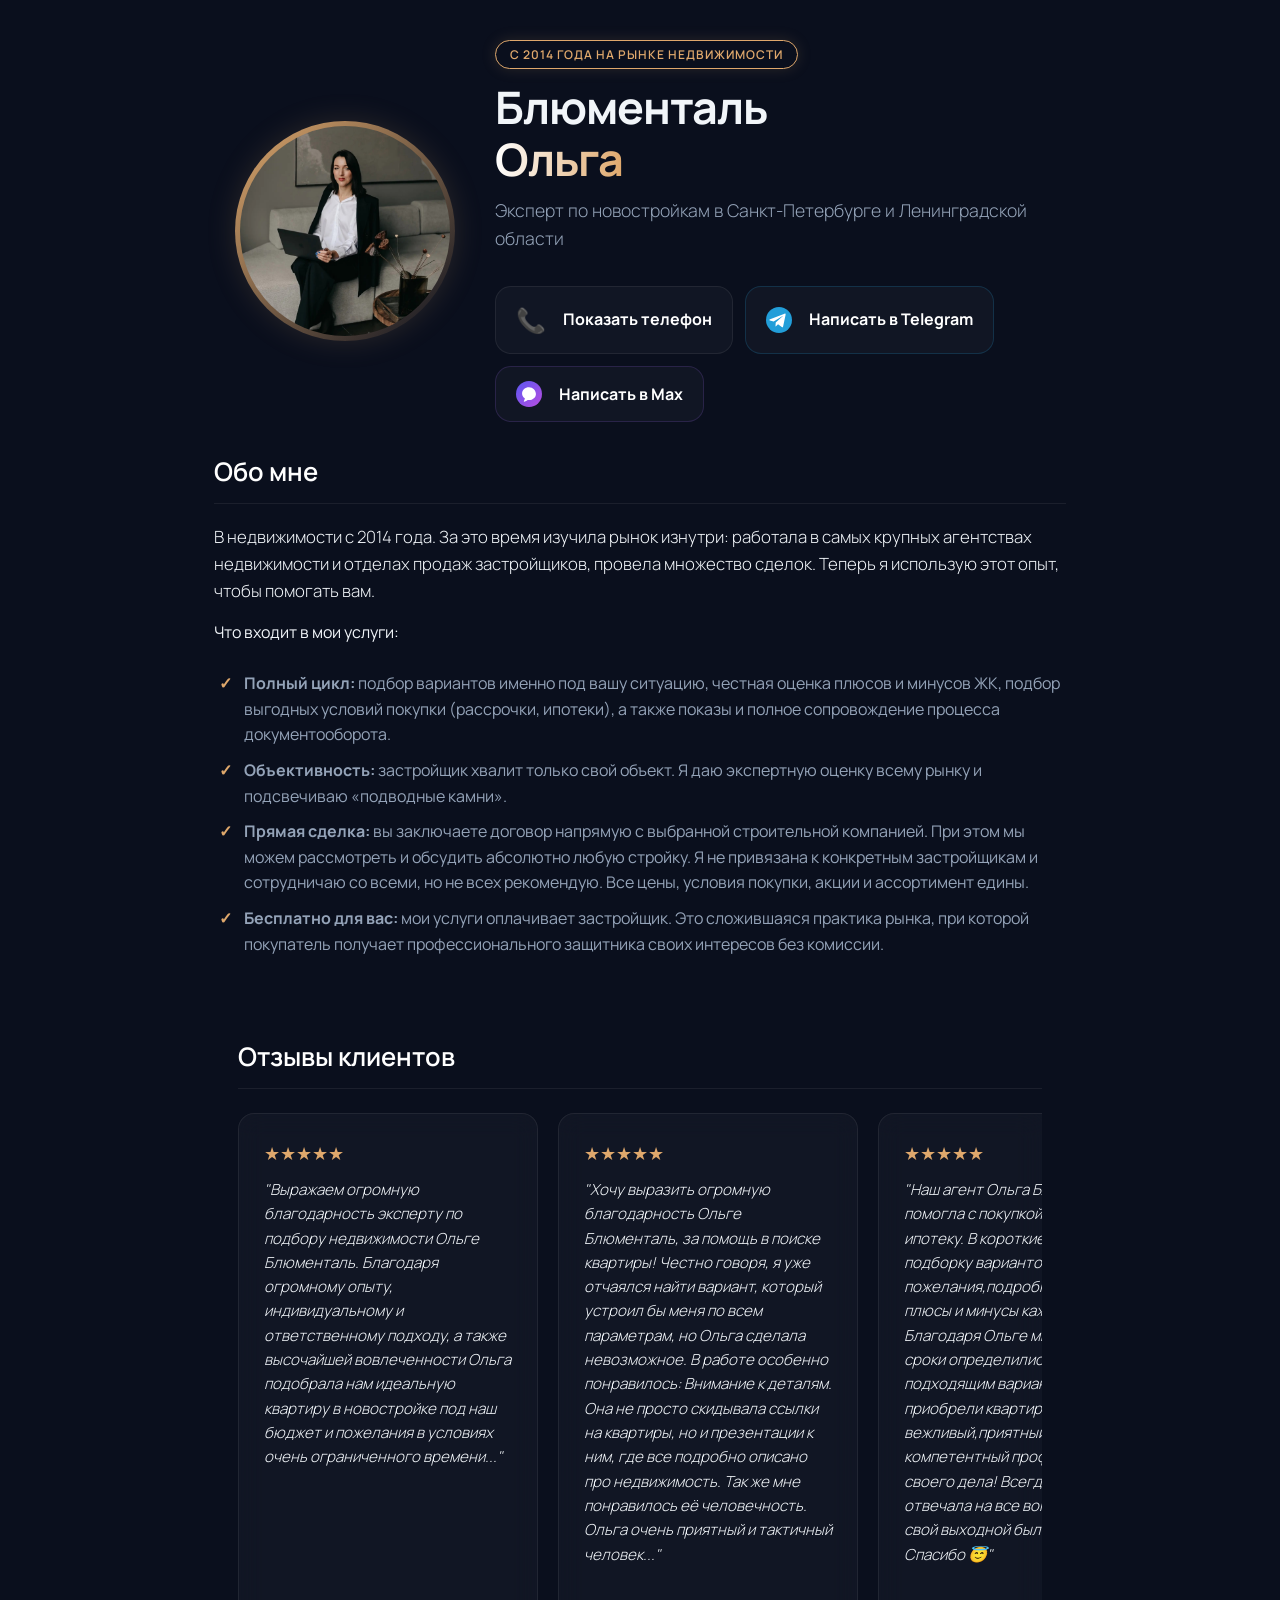
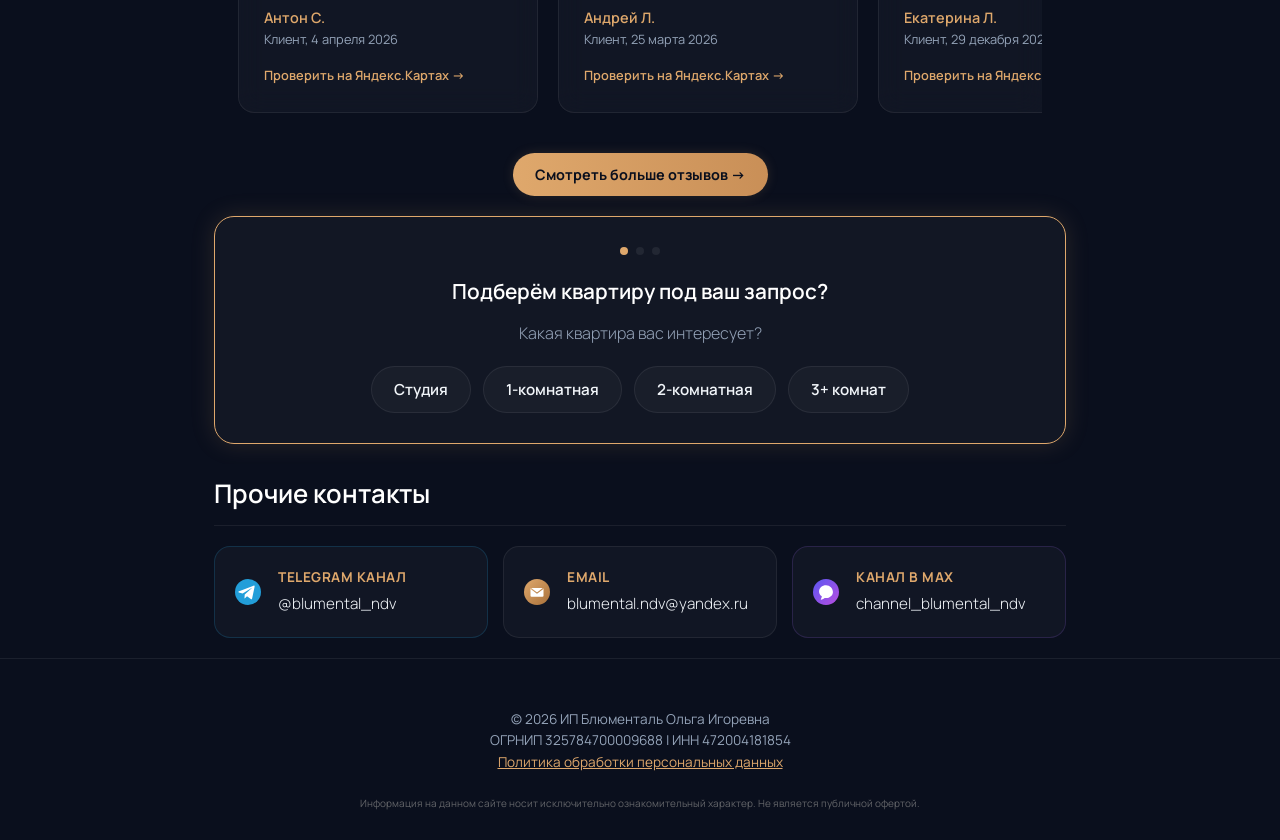
==== index.html @ b559b253 "фиксиы по ПД + кнопка отзывов + фиксы по Заголовкам на главной" ====
<!DOCTYPE html>
<html lang="ru">
<head>
    <meta charset="UTF-8">
    <meta name="viewport" content="width=device-width, initial-scale=1.0">
    <title>Блюменталь Ольга — эксперт по новостройкам в Санкт-Петербурге и Ленинградской области</title>

    <!-- Основное описание для поисковой выдачи -->
    <meta name="description" content="Ольга Блюменталь — эксперт по новостройкам в Санкт-Петербурге и Ленинградской области с 2014 года. Подбор квартир под ваш бюджет, честная оценка ЖК, сопровождение сделки. Услуги бесплатны для покупателя.">
    <link rel="canonical" href="https://blumental-ndv.ru/">

    <!-- Open Graph: превью при шаринге в Telegram, WhatsApp, VK и т.д. -->
    <meta property="og:type" content="profile">
    <meta property="og:locale" content="ru_RU">
    <meta property="og:site_name" content="Ольга Блюменталь — эксперт по новостройкам в С-Пб и ЛО">
    <meta property="og:title" content="Ольга Блюменталь — эксперт по новостройкам в С-Пб и ЛО">
    <meta property="og:description" content="На рынке недвижимости с 2014 года. Подбор квартир под ваш бюджет, честная оценка ЖК, полное сопровождение сделки. Бесплатно для покупателя.">
    <meta property="og:image" content="https://blumental-ndv.ru/photo.jpg">
    <meta property="og:url" content="https://blumental-ndv.ru/">

    <!-- Twitter Card (та же разметка используют некоторые мессенджеры для превью) -->
    <meta name="twitter:card" content="summary_large_image">
    <meta name="twitter:title" content="Блюменталь Ольга — эксперт по новостройкам в СПб и ЛО">
    <meta name="twitter:description" content="На рынке недвижимости с 2014 года. Подбор квартир под ваш бюджет, честная оценка ЖК, полное сопровождение сделки.">
    <meta name="twitter:image" content="https://blumental-ndv.ru/photo.jpg">

    <!-- Цвет адресной строки на мобильных устройствах -->
    <meta name="theme-color" content="#0a0f1d">

    <!-- Favicon -->
    <link rel="icon" href="favicon.ico" sizes="any">
    <link rel="icon" type="image/png" sizes="16x16" href="favicon-16.png">
    <link rel="icon" type="image/png" sizes="32x32" href="favicon-32.png">
    <link rel="apple-touch-icon" sizes="180x180" href="apple-touch-icon.png">

    <link rel="preconnect" href="https://fonts.googleapis.com">
    <link rel="preconnect" href="https://fonts.gstatic.com" crossorigin>
    <link href="https://fonts.googleapis.com/css2?family=Manrope:wght@300;400;600;700&display=swap" rel="stylesheet">
    <link rel="stylesheet" href="style.css">
</head>
<body>
  <header class="hero">
        <div class="container hero-layout">
            <div class="hero-avatar">
                <!-- Замените "photo.jpg" на имя вашего реального файла с фотографией -->
                <img src="photo.jpg" alt="Ольга Блюменталь">
            </div>
            <div class="hero-content">
                <span class="badge">С 2014 года на рынке недвижимости</span>
                <h1>Блюменталь<br><span class="accent-text">Ольга</span></h1>
                <p class="subtitle">Эксперт по новостройкам в Санкт-Петербурге и Ленинградской области</p>
                <br> 
                <div class="hero-actions">
                    <div id="phone-container" class="nav-item phone-block">
                        <span class="icon">📞</span>
                        <div class="nav-text">
                            <button type="button" id="phone-btn" class="phone-link action-text">Показать телефон</button>
                        </div>
                    </div>
                    <a href="https://t.me/olya_blume" target="_blank" class="nav-item telegram">
                        <span class="icon icon-svg">
                            <svg viewBox="0 0 240 240" width="26" height="26" aria-hidden="true">
                                <circle cx="120" cy="120" r="120" fill="#229ED9"/>
                                <path fill="#ffffff" d="M180.5 72.8 158 179.2c-1.7 7.6-6.2 9.5-12.5 5.9l-34.6-25.5-16.7 16.1c-1.8 1.8-3.4 3.4-6.9 3.4l2.5-35.2 64-57.8c2.8-2.5-.6-3.9-4.3-1.4l-79.1 49.8-34.1-10.7c-7.4-2.3-7.6-7.4 1.6-11l133.3-51.4c6.2-2.3 11.6 1.5 9.6 10.2Z"/>
                            </svg>
                        </span>
                        <div class="nav-text">
                            <span class="action-text">Написать в Telegram</span>
                        </div>
                    </a>
                    <a href="https://max.ru/u/f9LHodD0cOKD9Wfy5uiVw2rCFxE56XOKsM2zfkwny18IveR99Hzgg6xTbGc" target="_blank" class="nav-item max">
                        <span class="icon icon-svg">
                            <svg viewBox="0 0 240 240" width="26" height="26" aria-hidden="true">
                                <defs>
                                    <linearGradient id="maxGradHero" x1="0%" y1="0%" x2="100%" y2="100%">
                                        <stop offset="0%" stop-color="#5B57F2"/>
                                        <stop offset="100%" stop-color="#B84DE0"/>
                                    </linearGradient>
                                </defs>
                                <circle cx="120" cy="120" r="120" fill="url(#maxGradHero)"/>
                                <path fill="#ffffff" d="M120 58c-35.3 0-64 25.4-64 56.7 0 18.5 10 35 25.6 45.4-1 8.4-4 18-9.4 26.7-1.4 2.3.7 5.1 3.3 4.4 13.6-3.6 25-10 32.8-15.7 3.8.6 7.7.9 11.7.9 35.3 0 64-25.4 64-56.7S155.3 58 120 58Z"/>
                            </svg>
                        </span>
                        <div class="nav-text">
                            <span class="action-text">Написать в Max</span>
                        </div>
                    </a>
                </div>
            </div>
        </div>
    </header>

    <main class="container">
        <!-- ОБО МНЕ -->
        <section class="section-block">
            <h2 class="section-title">Обо мне</h2>
            <p class="about-desc">В недвижимости c 2014 года. За это время изучила рынок изнутри: работала в самых крупных агентствах недвижимости и отделах продаж застройщиков, провела множество сделок. Теперь я использую этот опыт, чтобы помогать вам.</p>
            <p>Что входит в мои услуги:</p>
            <ul class="features">
                <br>
                <li><b>Полный цикл:</b> подбор вариантов именно под вашу ситуацию, честная оценка плюсов и минусов ЖК, подбор выгодных условий покупки (рассрочки, ипотеки), а также показы и полное сопровождение процесса документооборота. </li>
                <li><b>Объективность:</b> застройщик хвалит только свой объект. Я даю экспертную оценку всему рынку и подсвечиваю «подводные камни».</li>
                <li><b>Прямая сделка:</b> вы заключаете договор напрямую с выбранной строительной компанией. При этом мы можем рассмотреть и обсудить абсолютно любую стройку. Я не привязана к конкретным застройщикам и сотрудничаю со всеми, но не всех рекомендую. Все цены, условия покупки, акции и ассортимент едины. </li>
                <li><b>Бесплатно для вас:</b> мои услуги оплачивает застройщик. Это сложившаяся практика рынка, при которой покупатель получает профессионального защитника своих интересов без комиссии.</li>
            </ul>
        </section>


<!-- Блок «Отзывы обо мне» -->
<section class="reviews-section">
    <div class="reviews-container">
        <h2 class="reviews-title">Отзывы клиентов</h2>
        <div class="reviews-grid">
            <!-- Карточка отзыва 1 -->
            <div class="review-card">
                <div>
                    <div class="review-stars">★★★★★</div>
                    <p class="review-text">
                        "Выражаем огромную благодарность эксперту по подбору недвижимости Ольге Блюменталь. Благодаря огромному опыту, индивидуальному и ответственному подходу, а также высочайшей вовлеченности Ольга подобрала нам идеальную квартиру в новостройке под наш бюджет и пожелания в условиях очень ограниченного времени..."
                    </p>
                </div>
                <div>
                    <strong class="review-author">Антон С.</strong>
                    <span class="review-meta">Клиент, 4 апреля 2026</span>
                    <!-- Ссылка на конкретный отзыв на Яндексе -->
                    <a href="https://yandex.ru/maps/org/185951919975/reviews?reviews%5BpublicId%5D=c7w48643m1j4ckem3wgyepvrx8&si=tt4cgvg39b35g7ta2tn9kzabz8&utm_source=review" target="_blank" class="review-link">
                        Проверить на Яндекс.Картах →
                    </a>
                </div>
            </div>

            <!-- Карточка отзыва 2 -->
            <div class="review-card">
                <div>
                    <div class="review-stars">★★★★★</div>
                    <p class="review-text">
                        "Хочу выразить огромную благодарность Ольге Блюменталь, за помощь в поиске квартиры! Честно говоря, я уже отчаялся найти вариант, который устроил бы меня по всем параметрам, но Ольга сделала невозможное.
                        В работе особенно понравилось: Внимание к деталям. Она не просто скидывала ссылки на квартиры, но и презентации к ним, где все подробно описано про недвижимость. Так же мне понравилось её человечность. Ольга очень приятный и тактичный человек..."
                    </p>
                </div>
                <div>
                    <strong class="review-author">Андрей Л.</strong>
                    <span class="review-meta">Клиент, 25 марта 2026</span>
                    <!-- Ссылка на конкретный отзыв на Яндексе -->
                    <a href="https://yandex.ru/maps/org/185951919975/reviews?reviews%5BpublicId%5D=kzdqww0cff309x42e602jb1w0g&si=tt4cgvg39b35g7ta2tn9kzabz8&utm_source=review" target="_blank" class="review-link">
                        Проверить на Яндекс.Картах →
                    </a>
                </div>
            </div>

            <!-- Карточка отзыва 3 -->
                        <div class="review-card">
                            <div>
                                <div class="review-stars">★★★★★</div>
                                <p class="review-text">
                                    "Наш агент Ольга Блюменталь помогла с покупкой квартиры в ипотеку. В короткие сроки сделала подборку вариантов,учла все пожелания,подробно обьяснила плюсы и минусы каждого объекта. Благодаря Ольге мы в короткие сроки определились с подходящим вариантом и приобрели квартиру.
                                    Ольга вежливый,приятный человек, компетентный профессионал своего дела! Всегда оперативно отвечала на все вопросы,даже в свой выходной была на связи!
                                    Спасибо 😇"
                                </p>
                            </div>
                            <div>
                                <strong class="review-author">Екатерина Л.</strong>
                                <span class="review-meta">Клиент, 29 декабря 2025</span>
                                <!-- Ссылка на конкретный отзыв на Яндексе -->
                                <a href="https://yandex.ru/maps/org/185951919975/reviews?reviews%5BpublicId%5D=t201tgg80dvfdcnaubc73nrrww&si=tt4cgvg39b35g7ta2tn9kzabz8&utm_source=review" target="_blank" class="review-link">
                                    Проверить на Яндекс.Картах →
                                </a>
                            </div>
                        </div>
            <!-- Карточка отзыва 4 -->
                        <div class="review-card">
                            <div>
                                <div class="review-stars">★★★★★</div>
                                <p class="review-text">
                                    "Хочу выразить огромную благодарность Ольге Блюменталь за её профессионализм и внимательное отношение к клиентам!!
                                    До знакомства с Ольгой я думала, что имея мало денег и много запросов вряд ли можно купить хоть что-то достойное..Но с самого первого обращения к Ольге я была приятно удивлена её компетентностью и умением найти наилучшее решение для моих потребностей, и поняла что с Олей возможно всё!! 😇...
                                </p>
                            </div>
                            <div>
                                <strong class="review-author">Елена Д.</strong>
                                <span class="review-meta">Клиент, 3 марта 2026</span>
                                <!-- Ссылка на конкретный отзыв на Яндексе -->
                                <a href="https://yandex.ru/maps/org/185951919975/reviews?reviews%5BpublicId%5D=pe86u49fjey25ybyg9x8g36ut0&si=tt4cgvg39b35g7ta2tn9kzabz8&utm_source=review" target="_blank" class="review-link">
                                    Проверить на Яндекс.Картах →
                                </a>
                            </div>
                        </div>

                        <!-- Карточка отзыва 5 -->
                        <div class="review-card">
                            <div>
                                <div class="review-stars">★★★★★</div>
                                <p class="review-text">
                                    "Хочу выразить огромную благодарность Ольге Блюменталь за её стахановский труд!.. Для понимания мы проживаем в другом городе и до момента подписания сделки всё происходило онлайн + сделка была не совсем простая (переуступка с несколькими подводными камнями). Ольга Блюменталь — запомните эту фамилию — всегда на связи, всегда выслушает и не перечит! Не знает ответа? Вернется через час с максимально полной информацией!.. Спасибо вам солнечный человек за ваш труд!"
                                </p>
                            </div>
                            <div>
                                <strong class="review-author">Роман Т.</strong>
                                <span class="review-meta">Клиент, 8 июля 2025</span>
                                <a href="https://yandex.ru/maps/org/185951919975/reviews?reviews%5BpublicId%5D=3pcxceefmwwk5qxntthwy167br&si=tt4cgvg39b35g7ta2tn9kzabz8&utm_source=review" target="_blank" class="review-link">
                                    Проверить на Яндекс.Картах →
                                </a>
                            </div>
                        </div>

                        <!-- Карточка отзыва 6 -->
                        <div class="review-card">
                            <div>
                                <div class="review-stars">★★★★★</div>
                                <p class="review-text">
                                    "Спустя 10 минут нашего обращения, я для себя приняла решение работать именно с ней. И ни на секунду не пожалела. Ольга проявила высокий уровень компетенции и поддержки на протяжении всей нашей сделки. Очень внимательная, коммуникабельная и ответственная брокер... Что для меня было ценно в нашей работе, это то, что Ольга не пыталась нам «подсовывать» неудачные квартиры, как до этого делали другие брокеры."
                                </p>
                            </div>
                            <div>
                                <strong class="review-author">Natalia P.</strong>
                                <span class="review-meta">Клиент, 12 сентября 2025</span>
                                <a href="https://yandex.ru/maps/org/185951919975/reviews?reviews%5BpublicId%5D=nn473vxw3wbjbgm15k3muxz69c&si=tt4cgvg39b35g7ta2tn9kzabz8&utm_source=review" target="_blank" class="review-link">
                                    Проверить на Яндекс.Картах →
                                </a>
                            </div>
                        </div>

                        <!-- Карточка отзыва 7 -->
                        <div class="review-card">
                            <div>
                                <div class="review-stars">★★★★★</div>
                                <p class="review-text">
                                    "Сегодня 06.06.2025 у меня успешно прошла сделка по оформлению ипотеки на покупку моей первой квартиры! От всей души благодарю за помощь и поддержку Блюменталь Ольгу!) Очень приятная в общении девушка и отличный специалист своего дела... Задача была не лёгкая, но Ольга справилась отлично, и мы нашли мой вариант довольно быстро... "за ручку довели до сделки"."
                                </p>
                            </div>
                            <div>
                                <strong class="review-author">Индира Ш.</strong>
                                <span class="review-meta">Клиент, 6 июня 2025</span>
                                <a href="https://yandex.ru/maps/org/185951919975/reviews?reviews%5BpublicId%5D=b0v8ddvr1mt0qvtuvy6961zhg0&si=tt4cgvg39b35g7ta2tn9kzabz8&utm_source=review" target="_blank" class="review-link">
                                    Проверить на Яндекс.Картах →
                                </a>
                            </div>
                        </div>

                        <!-- Карточка отзыва 8 -->
                        <div class="review-card">
                            <div>
                                <div class="review-stars">★★★★★</div>
                                <p class="review-text">
                                    "Большое спасибо ведущему менеджеру Ольге Блюменталь за профессиональное сопровождение сделки по покупке первичного жилья. С самого начала Ольга произвела очень профессиональное впечатление. Она тщательно проработала наши критерии и подготовила варианты с детальным разбором плюсов, минусов и недостатков... Благодаря её участию сделка прошла легко, без неожиданностей. Рекомендуем Ольгу как надёжного и знающего специалиста по недвижимости."
                                </p>
                            </div>
                            <div>
                                <strong class="review-author">Александра</strong>
                                <span class="review-meta">Клиент, 11 апреля 2026</span>
                                <a href="https://yandex.ru/maps/org/185951919975/reviews?reviews%5BpublicId%5D=2yrn2q6xh018mu40pwryf5bnpc&si=tt4cgvg39b35g7ta2tn9kzabz8&utm_source=review" target="_blank" class="review-link">
                                    Проверить на Яндекс.Картах →
                                </a>
                            </div>
                        </div>

                        <!-- Карточка отзыва 9 -->
                        <div class="review-card">
                            <div>
                                <div class="review-stars">★★★★★</div>
                                <p class="review-text">
                                    "Хочу выразить большую благодарность менеджеру Ольге Блюменталь. Ольга подобрала несколько вариантов квартир по нашему запросу, подробно рассказала о плюсах и минусах и тем самым помогла определиться с выбором! Благодаря оперативной работе Ольги удалось оформить семейную ипотеку с пониженной ставкой. Спасибо!"
                                </p>
                            </div>
                            <div>
                                <strong class="review-author">Виктория К.</strong>
                                <span class="review-meta">Клиент, 1 ноября 2024</span>
                                <a href="https://yandex.ru/maps/org/185951919975/reviews?reviews%5BpublicId%5D=m7nnnbmw4zj6qtkdp08ck7eeur&si=tt4cgvg39b35g7ta2tn9kzabz8&utm_source=review" target="_blank" class="review-link">
                                    Проверить на Яндекс.Картах →
                                </a>
                            </div>
                        </div>

                        <!-- Карточка отзыва 10 -->
                        <div class="review-card">
                            <div>
                                <div class="review-stars">★★★★★</div>
                                <p class="review-text">
                                    "Благодарим за быстрый и профессиональный подбор студии в Питере Ольгу Блюменталь! Мы покупатели из региона и приобретали недвижимость для инвестиций. Ольга подробно рассказала про каждый район, застройщиков и помогла определиться с выбором. Сделку провели удаленно, агент была на связи 24/7. Спасибо за чуткий подход и своевременные ответы на все наши вопросы! Желаем ей много благодарных клиентов!"
                                </p>
                            </div>
                            <div>
                                <strong class="review-author">Джулия Р.</strong>
                                <span class="review-meta">Клиент, 12 января 2026</span>
                                <a href="https://yandex.ru/maps/org/185951919975/reviews?reviews%5BpublicId%5D=cxpe842y1ebhj2uk262633g9h4&si=tt4cgvg39b35g7ta2tn9kzabz8&utm_source=review" target="_blank" class="review-link">
                                    Проверить на Яндекс.Картах →
                                </a>
                            </div>
                        </div>

                        <!-- Карточка отзыва 12 -->
                        <div class="review-card">
                            <div>
                                <div class="review-stars">★★★★★</div>
                                <p class="review-text">
                                    "Спасибо Ольге Блюменталь за качественную работу и индивидуальный подход! Будучи полным нулем в сфере недвижимости, с Ольгой я чувствовала себя супер спокойно и уверенно. Рекомендую это агентство, так как здесь все невозможное - возможно, а агенты стараются найти решение из самых неожиданных ситуаций."
                                </p>
                            </div>
                            <div>
                                <strong class="review-author">Ирина Р.</strong>
                                <span class="review-meta">Клиент, 26 декабря 2024</span>
                                <a href="https://yandex.ru/maps/org/185951919975/reviews?reviews%5BpublicId%5D=xu3yjb94rf7gq9hc2qtmacuk5m&si=tt4cgvg39b35g7ta2tn9kzabz8&utm_source=review" target="_blank" class="review-link">
                                    Проверить на Яндекс.Картах →
                                </a>
                            </div>
                        </div>
                    </div>
                   
                    <p class="reviews-more"><a href="reviews.html" class="reviews-cta-btn">Смотреть больше отзывов →</a></p>
                </div>
        </section>
    
        <!-- КЕЙСЫ КЛИЕНТОВ (временно скрыто — раздел ещё в работе, чтобы вернуть, раскомментируйте блок ниже)
        <section class="section-block">
            <h2 class="section-title">Кейсы клиентов</h2>
            <p class="about-desc">Реальные примеры того, какие квартиры удалось подобрать клиентам: планировки, стоимость и условия ипотеки.</p>
            <p><a href="cases.html" class="review-link">Смотреть кейсы →</a></p>
        </section>
        -->

        <!-- КВИЗ ПОДБОРА КВАРТИРЫ -->
        <section class="section-block">
            <div class="quiz-card" id="quiz-card">

                <!-- Прогресс -->
                <div class="quiz-progress">
                    <span class="quiz-dot active" data-dot="1"></span>
                    <span class="quiz-dot" data-dot="2"></span>
                    <span class="quiz-dot" data-dot="3"></span>
                </div>

                <!-- Шаг 1 -->
                <div class="quiz-step active" data-step="1">
                    <h3 class="quiz-question">Подберём квартиру под ваш запрос?</h3>
                    <p class="quiz-subtitle">Какая квартира вас интересует?</p>
                    <div class="quiz-options">
                        <button type="button" class="quiz-option" data-field="rooms" data-value="Студия">Студия</button>
                        <button type="button" class="quiz-option" data-field="rooms" data-value="1-комнатная">1-комнатная</button>
                        <button type="button" class="quiz-option" data-field="rooms" data-value="2-комнатная">2-комнатная</button>
                        <button type="button" class="quiz-option" data-field="rooms" data-value="3+ комнат">3+ комнат</button>
                    </div>
                </div>

                <!-- Шаг 2 -->
                <div class="quiz-step" data-step="2">
                    <p class="quiz-subtitle">Какой бюджет рассматриваете?</p>
                    <div class="quiz-options">
                        <button type="button" class="quiz-option" data-field="budget" data-value="до 6 млн ₽">До 6 млн ₽</button>
                        <button type="button" class="quiz-option" data-field="budget" data-value="6–10 млн ₽">6–10 млн ₽</button>
                        <button type="button" class="quiz-option" data-field="budget" data-value="10–15 млн ₽">10–15 млн ₽</button>
                        <button type="button" class="quiz-option" data-field="budget" data-value="15+ млн ₽">15+ млн ₽</button>
                    </div>
                    <button type="button" class="quiz-back" data-back="1">← Назад</button>
                </div>

                <!-- Шаг 3 — контакты -->
                <div class="quiz-step" data-step="3">
                    <p class="quiz-subtitle">Куда прислать подборку? Оставьте контакт — я свяжусь в течение дня</p>

                    <div class="quiz-channel-select">
                        <button type="button" class="quiz-channel-option selected" data-channel="telegram">
                            <span class="icon icon-svg">
                                <svg viewBox="0 0 240 240" width="20" height="20" aria-hidden="true">
                                    <circle cx="120" cy="120" r="120" fill="#229ED9"/>
                                    <path fill="#ffffff" d="M180.5 72.8 158 179.2c-1.7 7.6-6.2 9.5-12.5 5.9l-34.6-25.5-16.7 16.1c-1.8 1.8-3.4 3.4-6.9 3.4l2.5-35.2 64-57.8c2.8-2.5-.6-3.9-4.3-1.4l-79.1 49.8-34.1-10.7c-7.4-2.3-7.6-7.4 1.6-11l133.3-51.4c6.2-2.3 11.6 1.5 9.6 10.2Z"/>
                                </svg>
                            </span>
                            Telegram
                        </button>
                        <button type="button" class="quiz-channel-option" data-channel="max">
                            <span class="icon icon-svg">
                                <svg viewBox="0 0 240 240" width="20" height="20" aria-hidden="true">
                                    <defs>
                                        <linearGradient id="maxGradQuiz" x1="0%" y1="0%" x2="100%" y2="100%">
                                            <stop offset="0%" stop-color="#5B57F2"/>
                                            <stop offset="100%" stop-color="#B84DE0"/>
                                        </linearGradient>
                                    </defs>
                                    <circle cx="120" cy="120" r="120" fill="url(#maxGradQuiz)"/>
                                    <path fill="#ffffff" d="M120 58c-35.3 0-64 25.4-64 56.7 0 18.5 10 35 25.6 45.4-1 8.4-4 18-9.4 26.7-1.4 2.3.7 5.1 3.3 4.4 13.6-3.6 25-10 32.8-15.7 3.8.6 7.7.9 11.7.9 35.3 0 64-25.4 64-56.7S155.3 58 120 58Z"/>
                                </svg>
                            </span>
                            Max
                        </button>
                    </div>

                    <form class="quiz-form" id="quiz-form">
                        <input type="text" id="quiz-name" class="quiz-input" placeholder="Ваше имя" autocomplete="name">
                        <input type="tel" id="quiz-phone" class="quiz-input" placeholder="Телефон" autocomplete="tel">
                        <button type="submit" class="quiz-submit">Получить подборку →</button>
                    </form>
                    <p class="quiz-fineprint" id="quiz-fineprint">Нажимая кнопку, вы даёте <a href="privacy.html" target="_blank">согласие на обработку персональных данных</a>. Сообщение откроется в Telegram — ничего никуда автоматически не отправляется без вашего подтверждения.</p>
                    <button type="button" class="quiz-back" data-back="2">← Назад</button>
                </div>

            </div>
        </section>

        <!-- КОНТАКТЫ -->
        <section class="section-block">
            <h2 class="section-title">Прочие контакты</h2>
            <div class="contacts-nav">
              
                <a href="https://t.me/blumental_ndv" target="_blank" class="nav-item telegram">
                    <span class="icon icon-svg">
                        <svg viewBox="0 0 240 240" width="26" height="26" aria-hidden="true">
                            <circle cx="120" cy="120" r="120" fill="#229ED9"/>
                            <path fill="#ffffff" d="M180.5 72.8 158 179.2c-1.7 7.6-6.2 9.5-12.5 5.9l-34.6-25.5-16.7 16.1c-1.8 1.8-3.4 3.4-6.9 3.4l2.5-35.2 64-57.8c2.8-2.5-.6-3.9-4.3-1.4l-79.1 49.8-34.1-10.7c-7.4-2.3-7.6-7.4 1.6-11l133.3-51.4c6.2-2.3 11.6 1.5 9.6 10.2Z"/>
                        </svg>
                    </span>
                    <div class="nav-text">
                        <strong>Telegram канал</strong>
                        <span>@blumental_ndv</span>
                    </div>
                </a>
               
                <a href="mailto:blumental.ndv@yandex.ru" class="nav-item">
                    <span class="icon icon-svg">
                        <svg viewBox="0 0 240 240" width="26" height="26" aria-hidden="true">
                            <defs>
                                <linearGradient id="mailGrad" x1="0%" y1="0%" x2="100%" y2="100%">
                                    <stop offset="0%" stop-color="#dfa86c"/>
                                    <stop offset="100%" stop-color="#a9713a"/>
                                </linearGradient>
                            </defs>
                            <circle cx="120" cy="120" r="120" fill="url(#mailGrad)"/>
                            <rect x="60" y="82" width="120" height="82" rx="10" fill="#ffffff"/>
                            <path d="M64 88 120 130 176 88" fill="none" stroke="url(#mailGrad)" stroke-width="10" stroke-linecap="round" stroke-linejoin="round"/>
                        </svg>
                    </span>
                    <div class="nav-text">
                        <strong>Email</strong>
                        <span>blumental.ndv@yandex.ru</span>
                    </div>
                </a>

                    <a href="https://max.ru/channel_blumental_ndv" target="_blank" class="nav-item max">
                    <span class="icon icon-svg">
                        <svg viewBox="0 0 240 240" width="26" height="26" aria-hidden="true">
                            <defs>
                                <linearGradient id="maxGrad" x1="0%" y1="0%" x2="100%" y2="100%">
                                    <stop offset="0%" stop-color="#5B57F2"/>
                                    <stop offset="100%" stop-color="#B84DE0"/>
                                </linearGradient>
                            </defs>
                            <circle cx="120" cy="120" r="120" fill="url(#maxGrad)"/>
                            <path fill="#ffffff" d="M120 58c-35.3 0-64 25.4-64 56.7 0 18.5 10 35 25.6 45.4-1 8.4-4 18-9.4 26.7-1.4 2.3.7 5.1 3.3 4.4 13.6-3.6 25-10 32.8-15.7 3.8.6 7.7.9 11.7.9 35.3 0 64-25.4 64-56.7S155.3 58 120 58Z"/>
                        </svg>
                    </span>
                    <div class="nav-text">
                        <strong>Канал в MAX</strong>
                        <span>channel_blumental_ndv</span>
                    </div>
                </a>
            </div>
        </section>

        <!-- ФОРМА ОБРАТНОЙ СВЯЗИ (ЯНДЕКС.ФОРМЫ)  
        <section class="section-block">
            <h2 class="section-title">Оставить заявку</h2>
            <div class="yandex-form-container">
                <iframe src="https://forms.yandex.ru/u/6a12b42850569021716bc628?iframe=1" name="ya-form-6a12b42850569021716bc628" style="width: 100%; border: none;"></iframe>
            </div>
        </section> -->

    </main>

    <footer>
        <p>&copy; 2026 ИП Блюменталь Ольга Игоревна</p>
        <p>ОГРНИП 325784700009688 | ИНН 472004181854</p>
        <p><a href="policy.html" class="footer-legal-link">Политика обработки персональных данных</a></p>
        <br>
        <p class="footer-disclaimer">Информация на данном сайте носит исключительно ознакомительный характер. Не является публичной офертой.</p>
    </footer>

<script src="phone.js"></script>
<script src="quiz.js"></script>

</body>
</html>
---- style.css ----
/* ==========================================================================
   ОСНОВНЫЕ ПЕРЕМЕННЫЕ И ШРИФТЫ
   ========================================================================== */
:root {
    --bg-dark: #0a0f1d;
    --card-bg: rgba(255, 255, 255, 0.03);
    --card-border: rgba(255, 255, 255, 0.07);
    --gold: #dfa86c;
    --gold-glow: rgba(223, 168, 108, 0.15);
    --text-main: #f1f5f9;
    --text-muted: #94a3b8;
}

* {
    box-sizing: border-box;
    margin: 0;
    padding: 0;
}

body {
    font-family: 'Manrope', -apple-system, BlinkMacSystemFont, "Segoe UI", Roboto, sans-serif;
    color: var(--text-main);
    background-color: var(--bg-dark);
    line-height: 1.6;
    overflow-x: hidden;
}

.container {
    max-width: 900px;
    margin: 0 auto;
    padding: 0 24px;
}

/* ==========================================================================
   ШАПКА САЙТА (HERO BLOCK С ФОТОГРАФИЕЙ)
   ========================================================================== */
.hero {
    padding: 40px 0 20px 0;
}

.hero-layout {
    display: flex;
    align-items: center;
    justify-content: center;
    gap: 40px;
    text-align: left;
}

.hero-avatar {
    flex-shrink: 0;
    width: 220px;
    height: 220px;
    border-radius: 50%;
    padding: 5px;
    background: linear-gradient(135deg, var(--gold), transparent);
    box-shadow: 0 0 30px var(--gold-glow);
}

.hero-avatar img {
    width: 100%;
    height: 100%;
    object-fit: cover;
    border-radius: 50%;
    background-color: #111625;
}

.hero-content {
    max-width: 550px;
}

.hero h1 {
    font-size: 2.8rem;
    font-weight: 700;
    line-height: 1.15;
    letter-spacing: -1px;
    margin: 12px 0;
}

.accent-text {
    background: linear-gradient(to right, #ffffff, var(--gold));
    -webkit-background-clip: text;
    -webkit-text-fill-color: transparent;
}

.subtitle {
    font-size: 1.1rem;
    color: var(--text-muted);
    font-weight: 300;
}

.badge {
    display: inline-block;
    border: 1px solid var(--gold);
    color: var(--gold);
    padding: 4px 14px;
    border-radius: 30px;
    font-size: 0.75rem;
    font-weight: 600;
    text-transform: uppercase;
    letter-spacing: 1px;
    box-shadow: 0 0 15px var(--gold-glow);
}

/* ==========================================================================
   СТРУКТУРНЫЕ СЕКЦИИ И СПИСКИ
   ========================================================================== */
.section-block {
    margin-bottom: 20px;
}

.section-title {
    position: sticky;
    top: 0;
    z-index: 20;
    font-size: 1.6rem;
    font-weight: 600;
    margin-bottom: 20px;
    padding-top: 10px;
    padding-bottom: 10px;
    color: #ffffff;
    border-bottom: 1px solid var(--card-border);
}

.section-title::before {
    content: "";
    position: absolute;
    top: 0;
    left: 50%;
    width: 100vw;
    height: 100%;
    transform: translateX(-50%);
    background: var(--bg-dark);
    z-index: -1;
}

.about-desc {
    font-size: 1.05rem;
    color: var(--text-main);
    margin-bottom: 15px;
    font-weight: 300;
}

.features {
    list-style: none;
    padding-left: 5px;
}

.features li {
    margin-bottom: 10px;
    position: relative;
    padding-left: 25px;
    color: var(--text-muted);
}

.features li::before {
    content: "✓";
    color: var(--gold);
    font-weight: bold;
    position: absolute;
    left: 0;
}

/* ==========================================================================
   СЕТКА КОНТАКТОВ (КЛИКАБЕЛЬНЫЕ ПЛАШКИ)
   ========================================================================== */
.contacts-nav {
    display: grid;
    grid-template-columns: repeat(auto-fit, minmax(240px, 1fr));
    gap: 15px;
}

.nav-item {
    display: flex;
    align-items: center;
    gap: 15px;
    padding: 20px;
    background: var(--card-bg);
    border: 1px solid var(--card-border);
    border-radius: 16px;
    text-decoration: none;
    color: var(--text-main);
    transition: all 0.2s ease;
}

.nav-item:hover {
    background: rgba(255, 255, 255, 0.06);
    border-color: var(--gold);
    transform: translateY(-2px);
}

.nav-item.telegram {
    border-color: rgba(34, 158, 217, 0.2);
}
.nav-item.telegram:hover {
    border-color: rgba(34, 158, 217, 0.6);
    background: rgba(34, 158, 217, 0.05);
}

.nav-item.max {
    border-color: rgba(139, 92, 220, 0.2);
}
.nav-item.max:hover {
    border-color: rgba(139, 92, 220, 0.6);
    background: rgba(139, 92, 220, 0.05);
}

.nav-item .icon {
    font-size: 1.5rem;
    margin-right: 2px;
}

.icon-svg {
    display: inline-flex;
    align-items: center;
}

.nav-text strong {
    display: block;
    font-size: 0.85rem;
    color: var(--gold);
    text-transform: uppercase;
    letter-spacing: 0.5px;
    margin-bottom: 2px;
    text-align:left ;
}

.nav-text span {
    font-size: 0.95rem;
    font-weight: 300;
}

/* ==========================================================================
   КОНТЕЙНЕР ЯНДЕКС.ФОРМЫ (БЕСШОВНЫЙ СРЕЗ)
   ========================================================================== */
/* Контейнер-маска, который жестко запирает форму в своих границах */
.yandex-form-container {
    width: 100%;
    height: 300px;          /* Фиксированная высота рабочей зоны формы */
    overflow: hidden;       /* Обрезает всё, что выходит за рамки 345px */
    position: relative;
    border-radius: 16px;
    border: 1px solid var(--card-border);
    background: #111625;   /* Цвет фона совпадает с темой Яндекса */
}

/* Фрейм формы, который мы искусственно делаем больше и сдвигаем нижнюю часть под обрезку */
.yandex-form-container iframe {
    display: block;
    width: 100%;
    height: 400px;       /* Общая высота фрейма с запасом */
    border: none;
    margin-bottom: -65px;   /* Сдвигает нижние 65 пикселей (где копирайт) глубоко под маску */
}

/* Корректировка обрезки для экранов мобильных телефонов */
@media (max-width: 600px) {
    .yandex-form-container { 
        height: 200px;      /* На смартфонах поля Яндекса чуть выше, увеличиваем окно */
    }
    .yandex-form-container iframe { 
        height: 400px; 
    }
}
/* ==========================================================================
   ПОДВАЛ САЙТА (FOOTER)
   ========================================================================== */
footer {
    text-align: center;
    padding: 50px 0 30px 0;
    font-size: 0.85rem;
    color: var(--text-muted);
    border-top: 1px solid var(--card-border);
}

.footer-legal-link {
    color: var(--gold);
    text-decoration: underline;
}

.footer-legal-link:hover {
    color: #ffffff;
}

/* ==========================================================================
   АДАПТИВНОСТЬ ДЛЯ ЭКРАНОВ СМАРТФОНОВ
   ========================================================================== */
@media (max-width: 600px) {
    .hero-layout {
        flex-direction: column; /* Фото встанет над текстом по центру */
        text-align: center;
        gap: 20px;

    }
    .hero h1 { 
        font-size: 2.2rem; 
    }
    .hero-avatar { 
        width: 180px; 
        height: 180px; 
    }
    .hero-actions {
        justify-content: center;
    }
    .reviews-grid .review-card {
        flex: 0 0 260px !important;
        width: 260px !important;
    }
    .review-text {
        font-size: 1.05rem;
    }
    .contacts-nav { 
        grid-template-columns: 1fr; 
    }
    .yandex-form-container { 
        height: 460px; /* На смартфонах поля Яндекса растягиваются, увеличиваем срез */
    }
    .yandex-form-container iframe { 
        height: 515px; 
    }
}

/* Блок отзывов */
.reviews-section {
    padding: 50px 24px 20px;
}

.reviews-container {
    max-width: 900px;
    margin: 0 auto;
}

.reviews-title {
    position: sticky;
    top: 0;
    z-index: 20;
    color: #ffffff;
    font-size: 1.6rem;
    font-weight: 600;
    margin-bottom: 20px;
    padding-top: 10px;
    padding-bottom: 10px;
    border-bottom: 1px solid var(--card-border);
}

.reviews-title::before {
    content: "";
    position: absolute;
    top: 0;
    left: 50%;
    width: 100vw;
    height: 100%;
    transform: translateX(-50%);
    background: var(--bg-dark);
    z-index: -1;
}

.reviews-subtitle {
    text-align: center;
    color: var(--text-muted);
    margin-bottom: 40px;
    font-size: 0.95rem;
    font-weight: 300;
}

/* Контейнер для горизонтального скролла */
.reviews-grid {
    display: flex !important; /* Принудительно выстраиваем в линию */
    flex-direction: row !important;
    flex-wrap: nowrap !important; /* Запрещаем перенос карточек на новую строку */
    gap: 20px;
    overflow-x: auto !important; /* Включаем горизонтальную прокрутку */
    overflow-y: hidden;
    padding: 4px 4px 20px; /* Место для скроллбара + запас под hover-подъём карточек */
    scroll-snap-type: x mandatory; /* Прилипание карточек */
    -webkit-overflow-scrolling: touch; /* Плавный скролл на смартфонах */
}
/* Кастомизация полосы прокрутки под тёмную тему */
.reviews-grid::-webkit-scrollbar {
    height: 8px;
}

.reviews-grid::-webkit-scrollbar-track {
    background: transparent;
    border-radius: 10px;
}

.reviews-grid::-webkit-scrollbar-thumb {
    background: var(--card-border);
    border-radius: 10px;
}

.reviews-grid::-webkit-scrollbar-thumb:hover {
    background: var(--gold);
}

/* Карточка отзыва — тот же glassmorphism-стиль, что у остальных блоков сайта */
.review-card {
    background: var(--card-bg);
    border: 1px solid var(--card-border);
    backdrop-filter: blur(12px);
    -webkit-backdrop-filter: blur(12px);
    padding: 25px;
    border-radius: 16px;
    display: flex;
    flex-direction: column;
    justify-content: space-between;
    transition: transform 0.3s ease, border-color 0.3s ease;

    /* Фиксируем ширину карточки, чтобы она не сжималась */
    flex: 0 0 300px !important;
    width: 300px !important;
    scroll-snap-align: start;
    box-sizing: border-box;
}

.review-card:hover {
    transform: translateY(-4px);
    border-color: rgba(223, 168, 108, 0.3);
}

.review-stars {
    color: var(--gold);
    font-size: 18px;
    margin-bottom: 10px;
}

.review-text {
    color: var(--text-main);
    font-size: 0.95rem;
    line-height: 1.6;
    font-style: italic;
    font-weight: 300;
    margin: 0 0 15px 0;
    white-space: normal; /* Разрешаем тексту внутри карточки переноситься на новые строки */
}

.review-author {
    color: var(--gold);
    display: block;
    font-size: 0.9rem;
    font-weight: 600;
}

.review-meta {
    color: var(--text-muted);
    font-size: 0.8rem;
    display: block;
    margin-bottom: 12px;
}

.review-link {
    color: var(--gold);
    text-decoration: none;
    font-size: 0.8rem;
    font-weight: 600;
    transition: color 0.2s ease;
}

.review-link:hover {
    color: #ffffff;
}

.reviews-more {
    text-align: center;
    margin-top: 20px;
}

.reviews-cta-btn {
    display: inline-block;
    background: linear-gradient(to right, var(--gold), #c98f57);
    color: #0a0f1d;
    text-decoration: none;
    font-size: 0.9rem;
    font-weight: 700;
    padding: 10px 22px;
    border-radius: 30px;
    box-shadow: 0 0 12px var(--gold-glow);
    transition: transform 0.2s ease, box-shadow 0.2s ease;
}

.reviews-cta-btn:hover {
    transform: translateY(-2px);
    box-shadow: 0 4px 25px var(--gold-glow);
}

/* Страница "Все отзывы" */
.reviews-page-header {
    padding: 60px 24px 30px;
    text-align: center;
}

.reviews-page-header h1 {
    font-size: 2rem;
    margin: 15px 0 8px;
    color: #ffffff;
}

.reviews-page-header .subtitle {
    color: var(--text-muted);
    font-weight: 300;
}

.reviews-sticky-bar {
    position: sticky;
    top: 0;
    z-index: 50;
    background: rgba(10, 15, 29, 0.85);
    backdrop-filter: blur(10px);
    -webkit-backdrop-filter: blur(10px);
    border-bottom: 1px solid var(--card-border);
    padding: 12px 24px;
}

.reviews-sticky-inner {
    display: flex;
    align-items: center;
    justify-content: space-between;
    max-width: 900px;
    margin: 0 auto;
    gap: 12px;
}

.reviews-sticky-title {
    text-align: center;
    color: #ffffff;
    font-size: 1.3rem;
    font-weight: 600;
    max-width: 900px;
    margin: 10px auto 0;
}

.reviews-sticky-spacer {
    flex: 0 0 auto;
    width: 90px; /* Уравновешивает ширину ссылки "На главную" слева, чтобы блок с фото был по центру */
}

.reviews-person {
    display: flex;
    align-items: center;
    gap: 10px;
}

.reviews-person-photo {
    flex-shrink: 0;
    width: 44px;
    height: 44px;
    border-radius: 50%;
    padding: 2px;
    background: linear-gradient(135deg, var(--gold), transparent);
    box-shadow: 0 0 12px var(--gold-glow);
}

.reviews-person-photo img {
    width: 100%;
    height: 100%;
    object-fit: cover;
    border-radius: 50%;
    display: block;
    background-color: #111625;
}

.reviews-person-text {
    display: flex;
    flex-direction: column;
    text-align: left;
}

.reviews-person-name {
    font-size: 1.05rem;
    font-weight: 600;
    color: #ffffff;
}

.reviews-person-role {
    font-size: 0.8rem;
    font-weight: 300;
    color: var(--text-muted);
}

.back-link {
    display: inline-block;
    color: var(--gold);
    text-decoration: none;
    font-weight: 600;
    font-size: 0.95rem;
    transition: color 0.2s ease;
}

.back-link:hover {
    color: #ffffff;
}

.all-reviews-grid {
    display: grid;
    grid-template-columns: 1fr;
    gap: 20px;
    padding: 10px 0 40px;
}

.all-reviews-grid .review-card {
    width: 100%;
    min-width: 500px;
    max-width: 600px;
    margin: 0 auto;
    flex: none;
}

/* На узких экранах карточка ужимается под ширину экрана, а не держит жёсткий минимум 500px */
@media (max-width: 600px) {
    .all-reviews-grid .review-card {
        min-width: 0;
    }
    .reviews-sticky-spacer {
        display: none;
    }
    .reviews-sticky-inner {
        gap: 8px;
    }
    .back-link {
        font-size: 0.85rem;
        white-space: nowrap;
    }
    .reviews-person-name {
        font-size: 0.9rem;
    }
    .reviews-person-role {
        font-size: 0.7rem;
    }
    .reviews-sticky-title {
        font-size: 1.05rem;
        margin-top: 8px;
    }
}

/* Страница отзывов шире общего .container, т.к. карточкам нужно больше места */
.reviews-page-main {
    max-width: 700px;
}

.reviews-bottom-link {
    text-align: center;
    padding-bottom: 40px;
}

/* ==========================================================================
   СТРАНИЦА "КЕЙСЫ КЛИЕНТОВ"
   ========================================================================== */
.cases-grid {
    display: grid;
    grid-template-columns: repeat(auto-fill, minmax(320px, 1fr));
    gap: 24px;
    padding: 10px 0 40px;
}

.case-card {
    background: var(--card-bg);
    border: 1px solid var(--card-border);
    border-radius: 16px;
    overflow: hidden;
    display: flex;
    flex-direction: column;
    transition: transform 0.3s ease, border-color 0.3s ease;
}

.case-card:hover {
    transform: translateY(-4px);
    border-color: rgba(223, 168, 108, 0.3);
}

.case-plan-slider {
    position: relative;
    background: rgba(255, 255, 255, 0.02);
    border-bottom: 1px solid var(--card-border);
    overflow: hidden;
}

.case-plan-track {
    display: flex;
    transition: transform 0.35s ease;
}

.case-plan-slide {
    flex: 0 0 100%;
    width: 100%;
    padding: 16px 16px 10px;
    box-sizing: border-box;
}

.case-plan-svg {
    width: 100%;
    height: auto;
    display: block;
}

.case-plan-photo {
    width: 100%;
    height: auto;
    display: block;
    border-radius: 4px;
}

.case-plan-caption {
    display: block;
    text-align: center;
    font-size: 0.7rem;
    color: var(--text-muted);
    margin-top: 6px;
    font-style: italic;
}

.slider-arrow {
    position: absolute;
    top: 45%;
    transform: translateY(-50%);
    background: rgba(10, 15, 29, 0.6);
    border: 1px solid var(--card-border);
    color: #ffffff;
    width: 30px;
    height: 30px;
    border-radius: 50%;
    font-size: 1.1rem;
    line-height: 1;
    cursor: pointer;
    display: flex;
    align-items: center;
    justify-content: center;
    transition: background 0.2s ease, border-color 0.2s ease;
}

.slider-arrow:hover {
    background: rgba(10, 15, 29, 0.9);
    border-color: var(--gold);
}

.slider-arrow-prev {
    left: 10px;
}

.slider-arrow-next {
    right: 10px;
}

.slider-dots {
    display: flex;
    justify-content: center;
    gap: 6px;
    padding-bottom: 12px;
}

.slider-dot {
    width: 6px;
    height: 6px;
    border-radius: 50%;
    background: var(--card-border);
    border: none;
    cursor: pointer;
    padding: 0;
    transition: background 0.2s ease, transform 0.2s ease;
}

.slider-dot.active {
    background: var(--gold);
    transform: scale(1.3);
}

.case-body {
    padding: 20px 25px 25px;
    display: flex;
    flex-direction: column;
    gap: 10px;
}

.case-tag {
    align-self: flex-start;
    font-size: 0.7rem;
    font-weight: 600;
    text-transform: uppercase;
    letter-spacing: 0.5px;
    color: var(--gold);
    border: 1px solid var(--gold);
    border-radius: 20px;
    padding: 3px 12px;
}

.case-title {
    font-size: 1.15rem;
    font-weight: 600;
    color: #ffffff;
}

.case-stats {
    display: grid;
    grid-template-columns: 1fr 1fr;
    gap: 10px 16px;
    margin: 6px 0;
    padding: 14px 0;
    border-top: 1px solid var(--card-border);
    border-bottom: 1px solid var(--card-border);
}

.case-stat {
    display: flex;
    flex-direction: column;
}

.case-stat-label {
    font-size: 0.7rem;
    color: var(--text-muted);
    text-transform: uppercase;
    letter-spacing: 0.5px;
}

.case-stat-value {
    font-size: 0.95rem;
    font-weight: 600;
    color: var(--text-main);
}

.case-text {
    font-size: 0.9rem;
    line-height: 1.6;
    color: var(--text-muted);
    font-weight: 300;
}

.cases-page-main {
    max-width: 1100px;
}

/* ==========================================================================
   ЮРИДИЧЕСКИЙ ДОКУМЕНТ (СОГЛАСИЕ НА ОБРАБОТКУ ПЕРСОНАЛЬНЫХ ДАННЫХ)
   ========================================================================== */
.legal-page-main {
    max-width: 760px;
}

.legal-doc {
    padding-bottom: 20px;
    color: var(--text-main);
    font-weight: 300;
    line-height: 1.7;
}

.legal-updated {
    color: var(--text-muted);
    font-size: 0.85rem;
    font-style: italic;
    margin-bottom: 24px;
}

.legal-doc h2 {
    color: #ffffff;
    font-size: 1.15rem;
    font-weight: 600;
    margin: 32px 0 12px;
}

.legal-doc p {
    margin-bottom: 14px;
}

.legal-doc a {
    color: var(--gold);
    text-decoration: underline;
}

.legal-doc a:hover {
    color: #ffffff;
}

.legal-list {
    list-style: disc;
    padding-left: 22px;
    margin-bottom: 14px;
}

.legal-list li {
    margin-bottom: 8px;
    color: var(--text-main);
}

.legal-disclaimer-note {
    margin-top: 30px;
    padding-top: 16px;
    border-top: 1px solid var(--card-border);
    font-size: 0.8rem;
    color: var(--text-muted);
    font-style: italic;
}


/* Ряд быстрых действий в hero (телефон + telegram) */
.hero-actions {
    display: flex;
    flex-wrap: wrap;
    gap: 12px;
    margin-top: 8px;
}

.hero-actions .nav-item {
    flex: 0 0 auto;
    padding: 14px 20px;
}

/* Применяем жесткие стили к тексту кнопок быстрых действий (телефон / telegram) */
.action-text {
    background: none !important;
    border: none !important;
    padding: 0 !important;

    font-family: inherit !important;
    font-size: inherit !important;

    font-weight: bold !important;
    color: #ffffff !important;
    text-decoration: none !important;

    cursor: pointer !important;
}

/* На всякий случай отключаем изменение цвета при наведении */
.action-text:hover {
    color: #ffffff !important;
    text-decoration: none !important;
}


.footer-disclaimer {
    font-size: 10px; /* Размер шрифта (можно поставить от 10px до 12px) */
    color: #888888;  /* Серый цвет текста, чтобы он не бросался в глаза */
    line-height: 1.4; /* Межстрочный интервал */
    opacity: 0.7;    /* Легкая прозрачность для мягкости */
}

/* ==========================================================================
   КВИЗ ПОДБОРА КВАРТИРЫ
   ========================================================================== */
.quiz-card {
    background: var(--card-bg);
    border: 1px solid var(--gold);
    box-shadow: 0 0 25px var(--gold-glow);
    border-radius: 20px;
    padding: 30px;
}

.quiz-progress {
    display: flex;
    justify-content: center;
    gap: 8px;
    margin-bottom: 20px;
}

.quiz-dot {
    width: 8px;
    height: 8px;
    border-radius: 50%;
    background: var(--card-border);
    transition: background 0.2s ease;
}

.quiz-dot.active {
    background: var(--gold);
}

.quiz-step {
    display: none;
    text-align: center;
}

.quiz-step.active {
    display: block;
}

.quiz-question {
    font-size: 1.3rem;
    font-weight: 600;
    color: #ffffff;
    margin-bottom: 12px;
}

.quiz-subtitle {
    font-size: 1rem;
    color: var(--text-muted);
    font-weight: 300;
    margin-bottom: 20px;
}

.quiz-options {
    display: flex;
    flex-wrap: wrap;
    justify-content: center;
    gap: 12px;
}

.quiz-option {
    background: rgba(255, 255, 255, 0.03);
    border: 1px solid var(--card-border);
    color: var(--text-main);
    padding: 12px 22px;
    border-radius: 30px;
    font-family: inherit;
    font-size: 0.95rem;
    font-weight: 600;
    cursor: pointer;
    transition: all 0.2s ease;
}

.quiz-option:hover {
    border-color: var(--gold);
    background: rgba(255, 255, 255, 0.06);
}

.quiz-option.selected {
    background: var(--gold);
    border-color: var(--gold);
    color: #0a0f1d;
}

.quiz-back {
    display: block;
    margin: 20px auto 0;
    background: none;
    border: none;
    color: var(--text-muted);
    font-family: inherit;
    font-size: 0.85rem;
    cursor: pointer;
    text-decoration: underline;
}

.quiz-back:hover {
    color: var(--gold);
}

.quiz-form {
    display: flex;
    flex-direction: column;
    gap: 12px;
    max-width: 340px;
    margin: 0 auto;
}

.quiz-channel-select {
    display: flex;
    justify-content: center;
    gap: 10px;
    margin-bottom: 18px;
}

.quiz-channel-option {
    display: flex;
    align-items: center;
    gap: 8px;
    background: rgba(255, 255, 255, 0.03);
    border: 1px solid var(--card-border);
    color: var(--text-muted);
    padding: 9px 18px;
    border-radius: 30px;
    font-family: inherit;
    font-size: 0.9rem;
    font-weight: 600;
    cursor: pointer;
    transition: all 0.2s ease;
}

.quiz-channel-option:hover {
    border-color: var(--gold);
}

.quiz-channel-option.selected {
    border-color: var(--gold);
    background: rgba(223, 168, 108, 0.1);
    color: #ffffff;
}

.quiz-input {
    background: rgba(255, 255, 255, 0.03);
    border: 1px solid var(--card-border);
    color: var(--text-main);
    padding: 13px 16px;
    border-radius: 12px;
    font-family: inherit;
    font-size: 0.95rem;
}

.quiz-input:focus {
    outline: none;
    border-color: var(--gold);
}

.quiz-input::placeholder {
    color: var(--text-muted);
}

.quiz-submit {
    background: linear-gradient(to right, var(--gold), #c98f57);
    border: none;
    color: #0a0f1d;
    padding: 14px 20px;
    border-radius: 12px;
    font-family: inherit;
    font-size: 1rem;
    font-weight: 700;
    cursor: pointer;
    transition: opacity 0.2s ease;
}

.quiz-submit:hover {
    opacity: 0.9;
}

.quiz-fineprint {
    font-size: 0.7rem;
    color: var(--text-muted);
    opacity: 0.7;
    margin-top: 14px;
    max-width: 340px;
    margin-left: auto;
    margin-right: auto;
}

.quiz-fineprint a {
    color: var(--gold);
    text-decoration: underline;
}

.quiz-fineprint a:hover {
    color: #ffffff;
}

/* Всплывающее уведомление (тост) */
.quiz-toast {
    position: fixed;
    left: 50%;
    bottom: 30px;
    transform: translate(-50%, 20px);
    background: var(--gold);
    color: #0a0f1d;
    font-weight: 700;
    font-size: 0.95rem;
    padding: 12px 24px;
    border-radius: 30px;
    box-shadow: 0 4px 20px rgba(0, 0, 0, 0.4);
    opacity: 0;
    pointer-events: none;
    transition: opacity 0.25s ease, transform 0.25s ease;
    z-index: 100;
}

.quiz-toast.visible {
    opacity: 1;
    transform: translate(-50%, 0);
}

@media (max-width: 600px) {
    .quiz-card {
        padding: 22px 18px;
    }
    .quiz-question {
        font-size: 1.1rem;
    }
    .quiz-option {
        padding: 10px 16px;
        font-size: 0.9rem;
    }
}


/* Курсор для кликабельной плашки телефона (сама плашка теперь div, а не ссылка) */
.phone-block {
    cursor: pointer;
}

/* Защита от перехвата клика внутренними элементами */
.phone-block .icon,
.phone-block #phone-btn {
    pointer-events: none;
}

/* Стили для кнопки до клика */
#phone-btn {
    background: none;
    border: none;
    padding: 0;
    margin: 0;
    font: inherit;
    color: inherit;
    cursor: pointer;
}

/* Стили для текста номера после клика */
.phone-number-text {
    color: #ffffff !important;
    font-weight: 700 !important; /* Делаем текст жирным */
    display: inline-block;
    line-height: 1;
    margin-left: 8px; /* Отступ между трубкой и номером */
}
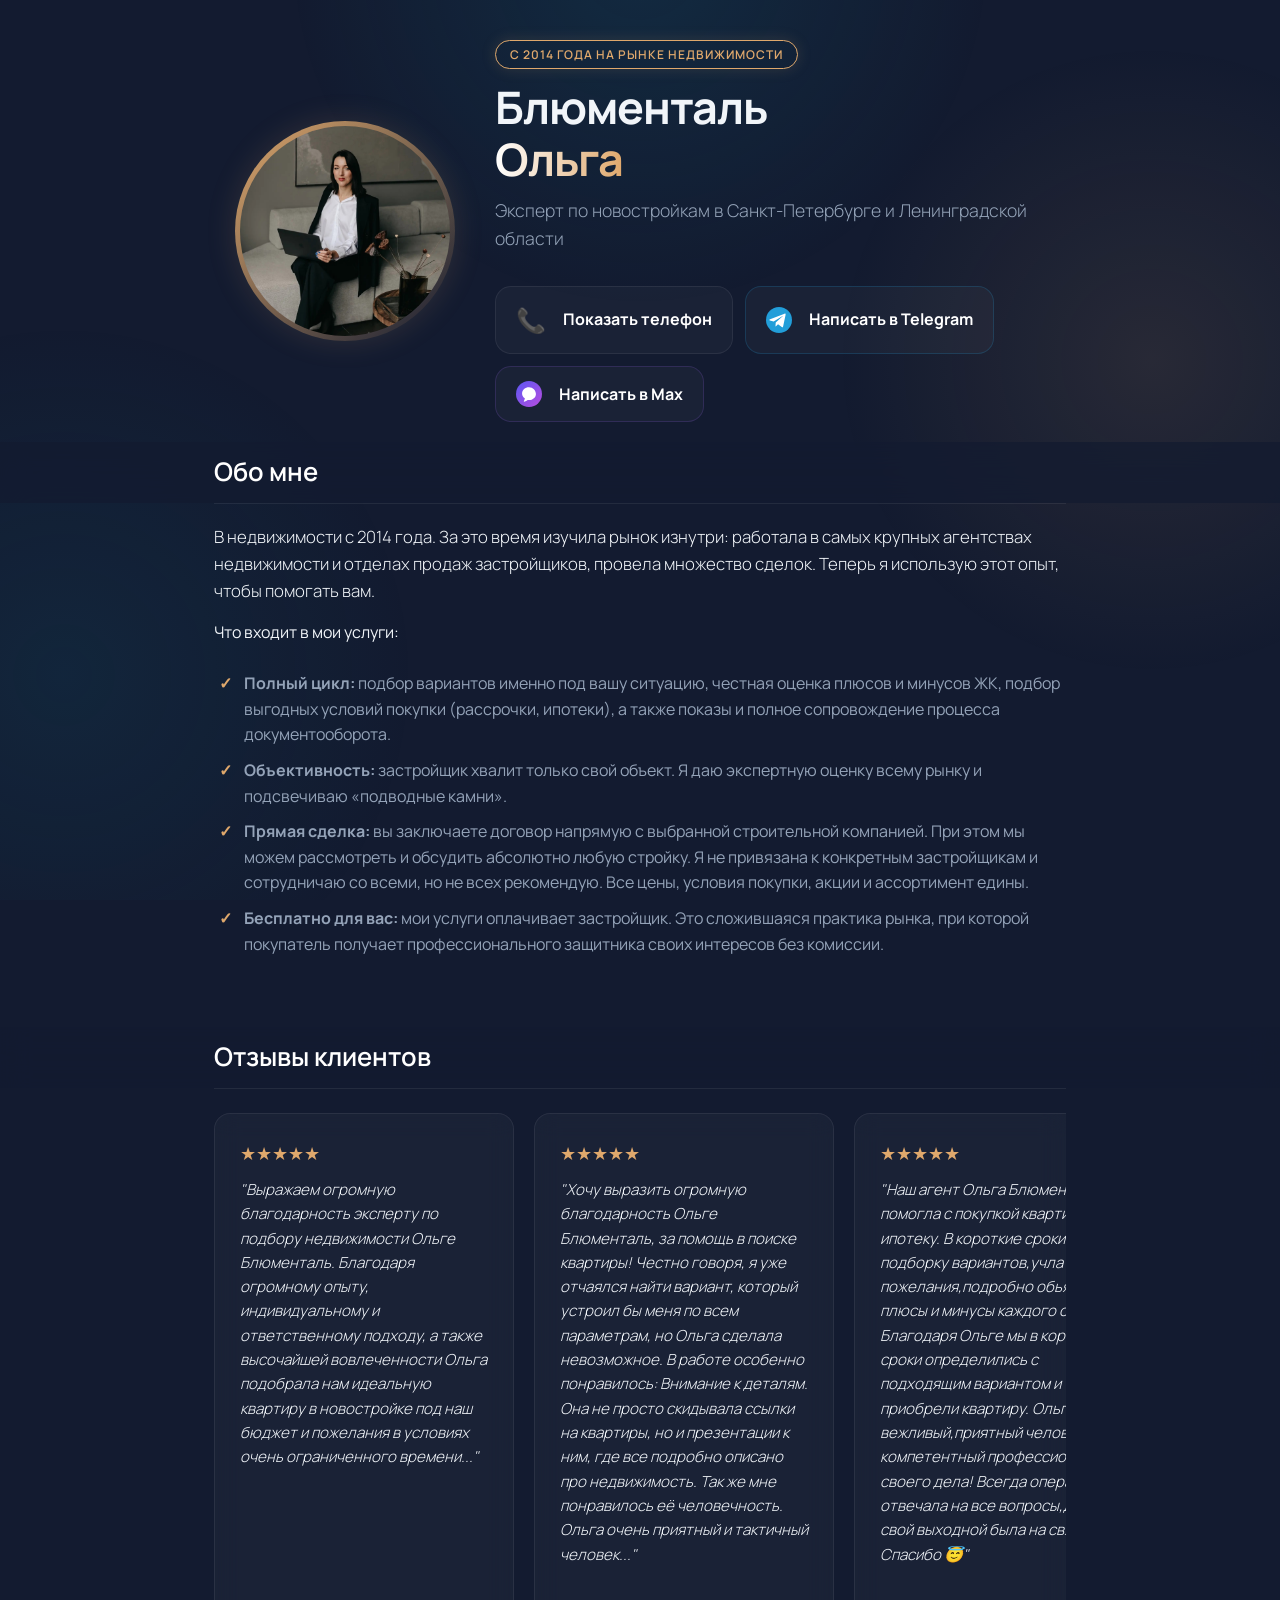
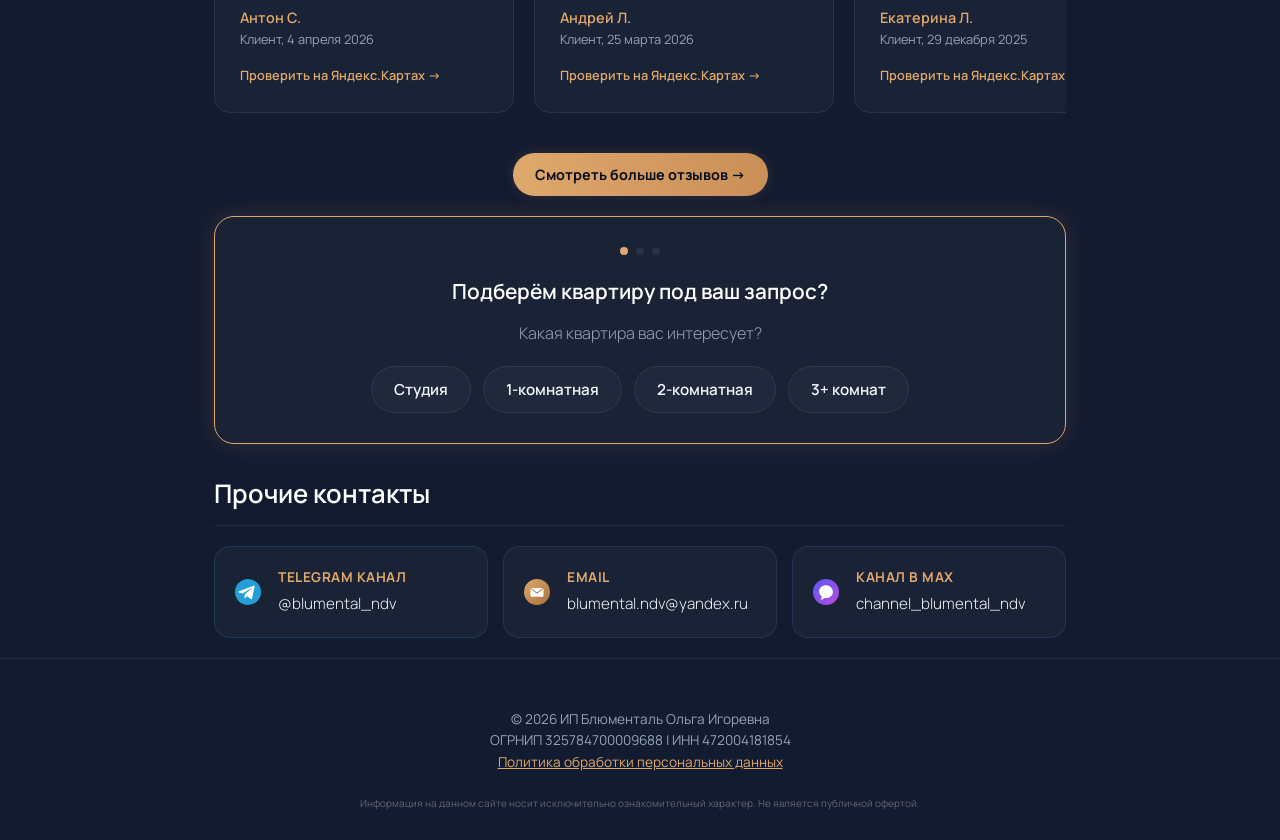
==== commit 59bf5640: "11" ====
--- a/index.html
+++ b/index.html
@@ -25,7 +25,7 @@
     <meta name="twitter:image" content="https://blumental-ndv.ru/photo.jpg">
 
     <!-- Цвет адресной строки на мобильных устройствах -->
-    <meta name="theme-color" content="#0a0f1d">
+    <meta name="theme-color" content="#131b30">
 
     <!-- Favicon -->
     <link rel="icon" href="favicon.ico" sizes="any">
@@ -39,6 +39,9 @@
     <link rel="stylesheet" href="style.css">
 </head>
 <body>
+    <!-- Задний неоновый фон (эффект глубокого свечения) -->
+    <div class="glow-bg"></div>
+
   <header class="hero">
         <div class="container hero-layout">
             <div class="hero-avatar">
--- a/style.css
+++ b/style.css
@@ -2,7 +2,7 @@
    ОСНОВНЫЕ ПЕРЕМЕННЫЕ И ШРИФТЫ
    ========================================================================== */
 :root {
-    --bg-dark: #0a0f1d;
+    --bg-dark: #131b30;
     --card-bg: rgba(255, 255, 255, 0.03);
     --card-border: rgba(255, 255, 255, 0.07);
     --gold: #dfa86c;
@@ -23,6 +23,18 @@
     background-color: var(--bg-dark);
     line-height: 1.6;
     overflow-x: hidden;
+}
+
+/* Эффект глубокого неонового свечения на заднем плане (несколько мягких пятен для оживления фона) */
+.glow-bg {
+    position: fixed;
+    inset: 0;
+    z-index: -1;
+    pointer-events: none;
+    background:
+        radial-gradient(circle 500px at 50% -5%, rgba(14, 116, 144, 0.18), transparent 70%),
+        radial-gradient(circle 450px at 90% 40%, rgba(223, 168, 108, 0.10), transparent 70%),
+        radial-gradient(circle 500px at 5% 75%, rgba(14, 116, 144, 0.12), transparent 70%);
 }
 
 .container {
@@ -126,10 +138,12 @@
     position: absolute;
     top: 0;
     left: 50%;
+    margin-left: -50vw;
     width: 100vw;
     height: 100%;
-    transform: translateX(-50%);
-    background: var(--bg-dark);
+    background: rgba(19, 27, 48, 0.75);
+    backdrop-filter: blur(14px);
+    -webkit-backdrop-filter: blur(14px);
     z-index: -1;
 }
 
@@ -321,7 +335,7 @@
 
 /* Блок отзывов */
 .reviews-section {
-    padding: 50px 24px 20px;
+    padding: 50px 0 20px;
 }
 
 .reviews-container {
@@ -347,10 +361,12 @@
     position: absolute;
     top: 0;
     left: 50%;
+    margin-left: -50vw;
     width: 100vw;
     height: 100%;
-    transform: translateX(-50%);
-    background: var(--bg-dark);
+    background: rgba(19, 27, 48, 0.75);
+    backdrop-filter: blur(14px);
+    -webkit-backdrop-filter: blur(14px);
     z-index: -1;
 }
 
@@ -504,7 +520,7 @@
     position: sticky;
     top: 0;
     z-index: 50;
-    background: rgba(10, 15, 29, 0.85);
+    background: rgba(19, 27, 48, 0.85);
     backdrop-filter: blur(10px);
     -webkit-backdrop-filter: blur(10px);
     border-bottom: 1px solid var(--card-border);
@@ -712,7 +728,7 @@
     position: absolute;
     top: 45%;
     transform: translateY(-50%);
-    background: rgba(10, 15, 29, 0.6);
+    background: rgba(19, 27, 48, 0.6);
     border: 1px solid var(--card-border);
     color: #ffffff;
     width: 30px;
@@ -728,7 +744,7 @@
 }
 
 .slider-arrow:hover {
-    background: rgba(10, 15, 29, 0.9);
+    background: rgba(19, 27, 48, 0.9);
     border-color: var(--gold);
 }
 
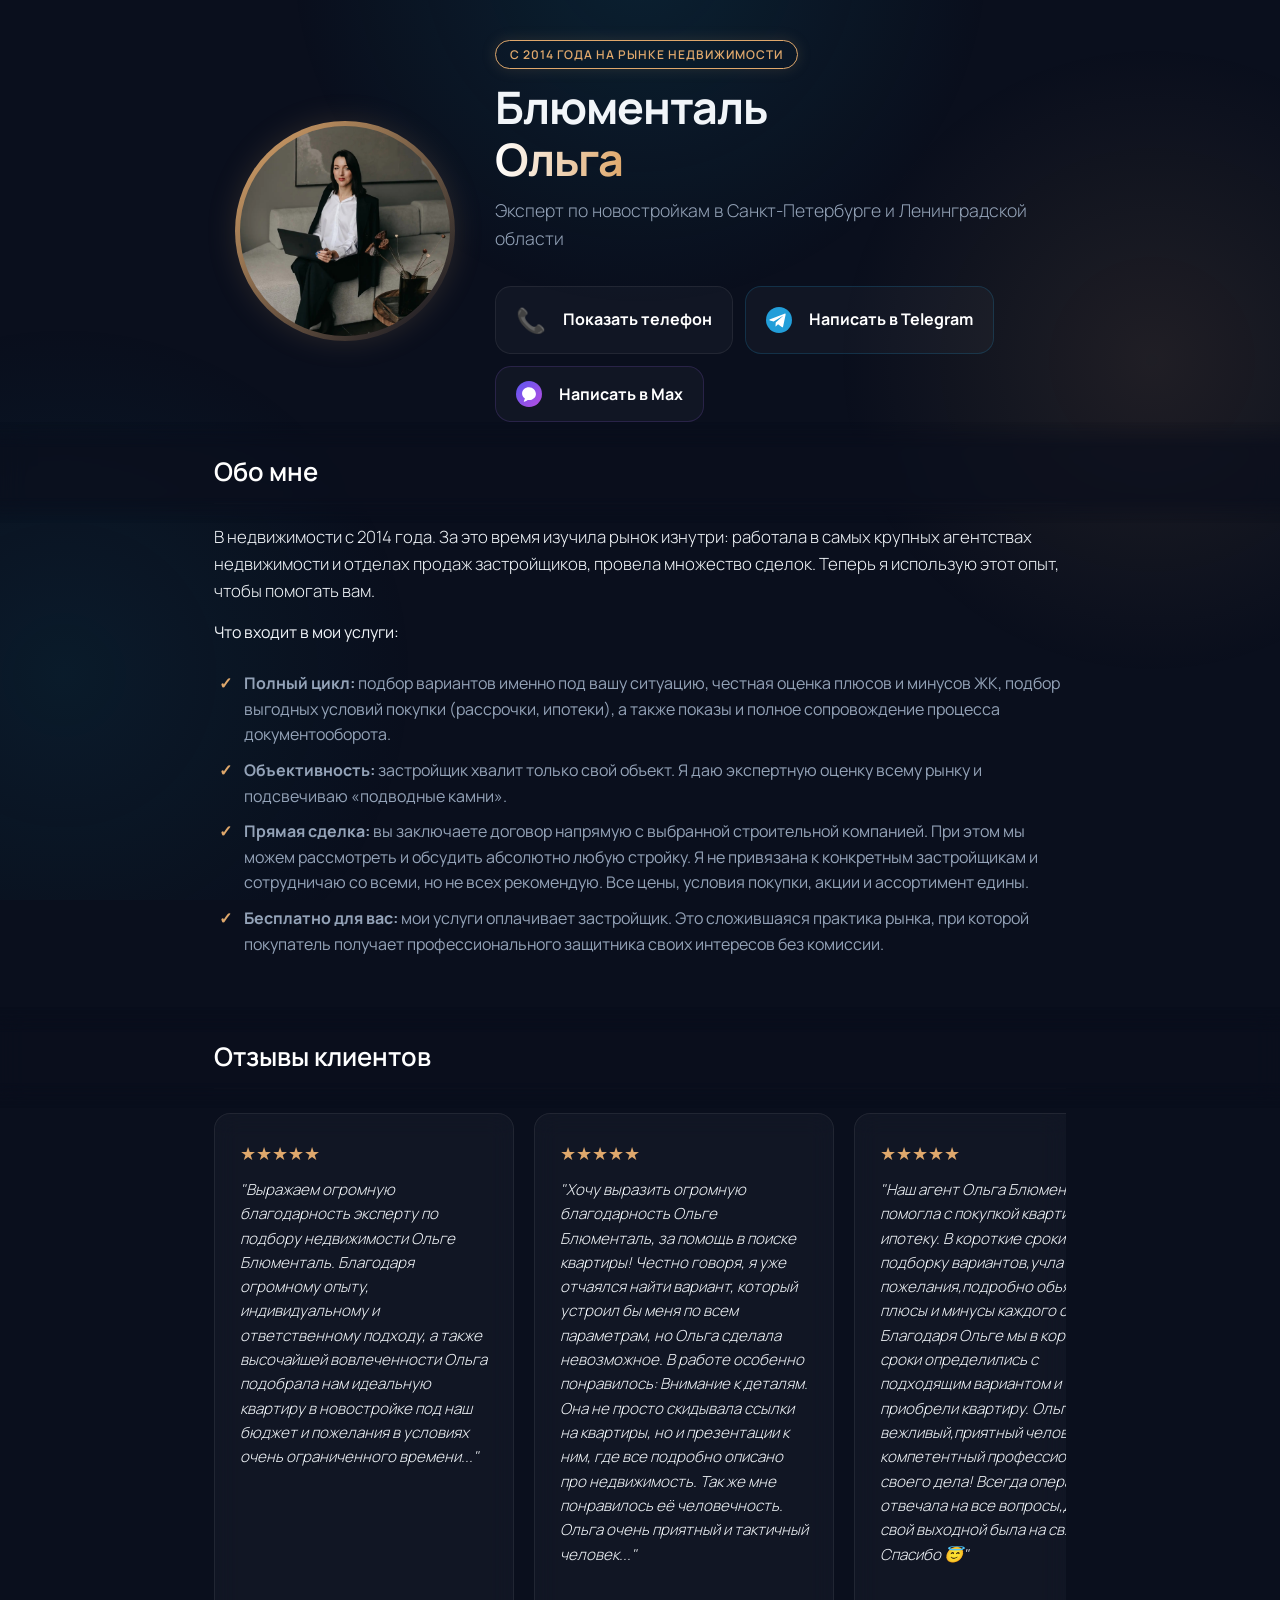
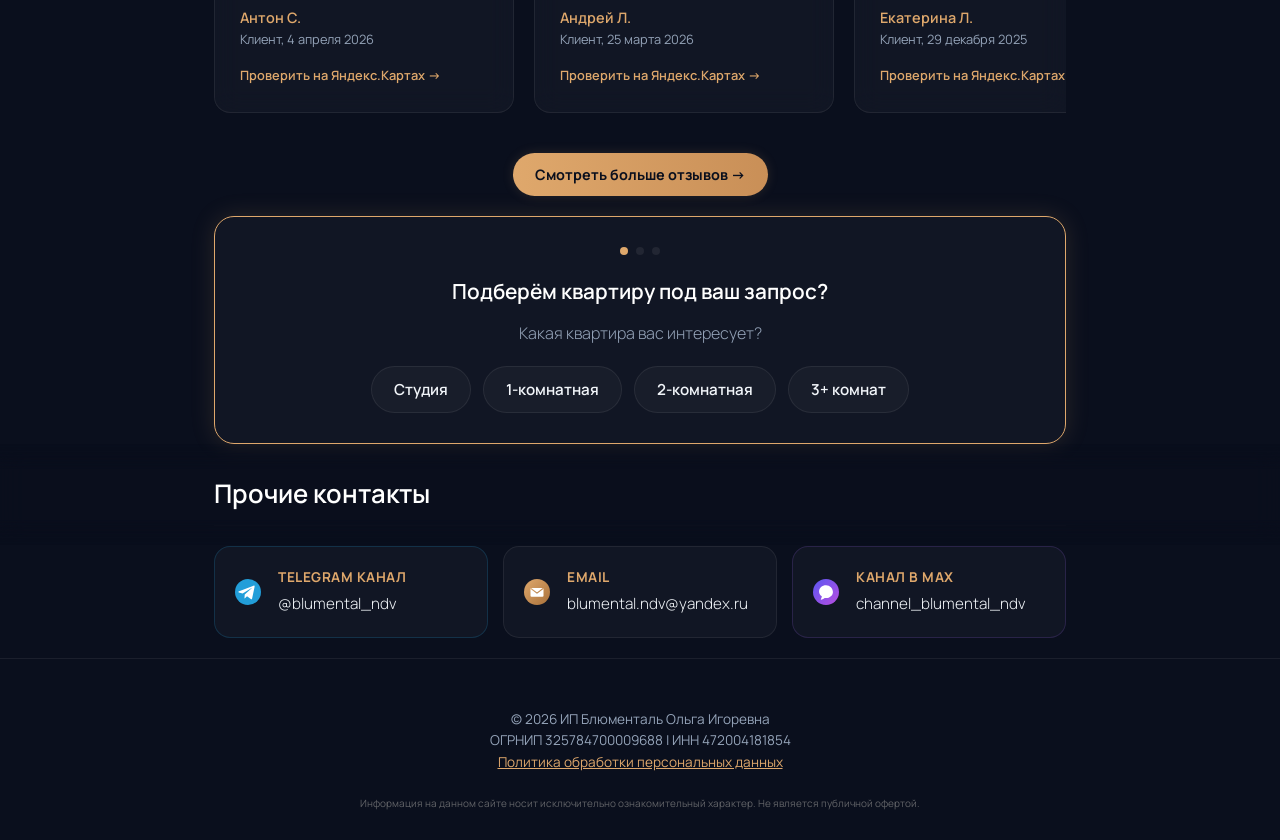
==== commit a5a1ebd5: "норм заголовки" ====
--- a/index.html
+++ b/index.html
@@ -25,7 +25,7 @@
     <meta name="twitter:image" content="https://blumental-ndv.ru/photo.jpg">
 
     <!-- Цвет адресной строки на мобильных устройствах -->
-    <meta name="theme-color" content="#131b30">
+    <meta name="theme-color" content="#0a0f1d">
 
     <!-- Favicon -->
     <link rel="icon" href="favicon.ico" sizes="any">
--- a/style.css
+++ b/style.css
@@ -2,7 +2,7 @@
    ОСНОВНЫЕ ПЕРЕМЕННЫЕ И ШРИФТЫ
    ========================================================================== */
 :root {
-    --bg-dark: #131b30;
+    --bg-dark: #0a0f1d;
     --card-bg: rgba(255, 255, 255, 0.03);
     --card-border: rgba(255, 255, 255, 0.07);
     --gold: #dfa86c;
@@ -136,14 +136,16 @@
 .section-title::before {
     content: "";
     position: absolute;
-    top: 0;
+    top: -20px;
     left: 50%;
     margin-left: -50vw;
     width: 100vw;
-    height: 100%;
-    background: rgba(19, 27, 48, 0.75);
+    height: calc(100% + 40px);
+    background: rgba(10, 15, 29, 0.7);
     backdrop-filter: blur(14px);
     -webkit-backdrop-filter: blur(14px);
+    -webkit-mask-image: linear-gradient(to bottom, transparent 0%, black 25%, black 75%, transparent 100%);
+    mask-image: linear-gradient(to bottom, transparent 0%, black 25%, black 75%, transparent 100%);
     z-index: -1;
 }
 
@@ -359,14 +361,16 @@
 .reviews-title::before {
     content: "";
     position: absolute;
-    top: 0;
+    top: -20px;
     left: 50%;
     margin-left: -50vw;
     width: 100vw;
-    height: 100%;
-    background: rgba(19, 27, 48, 0.75);
+    height: calc(100% + 40px);
+    background: rgba(10, 15, 29, 0.7);
     backdrop-filter: blur(14px);
     -webkit-backdrop-filter: blur(14px);
+    -webkit-mask-image: linear-gradient(to bottom, transparent 0%, black 25%, black 75%, transparent 100%);
+    mask-image: linear-gradient(to bottom, transparent 0%, black 25%, black 75%, transparent 100%);
     z-index: -1;
 }
 
@@ -520,7 +524,7 @@
     position: sticky;
     top: 0;
     z-index: 50;
-    background: rgba(19, 27, 48, 0.85);
+    background: rgba(10, 15, 29, 0.85);
     backdrop-filter: blur(10px);
     -webkit-backdrop-filter: blur(10px);
     border-bottom: 1px solid var(--card-border);
@@ -728,7 +732,7 @@
     position: absolute;
     top: 45%;
     transform: translateY(-50%);
-    background: rgba(19, 27, 48, 0.6);
+    background: rgba(10, 15, 29, 0.6);
     border: 1px solid var(--card-border);
     color: #ffffff;
     width: 30px;
@@ -744,7 +748,7 @@
 }
 
 .slider-arrow:hover {
-    background: rgba(19, 27, 48, 0.9);
+    background: rgba(10, 15, 29, 0.9);
     border-color: var(--gold);
 }
 
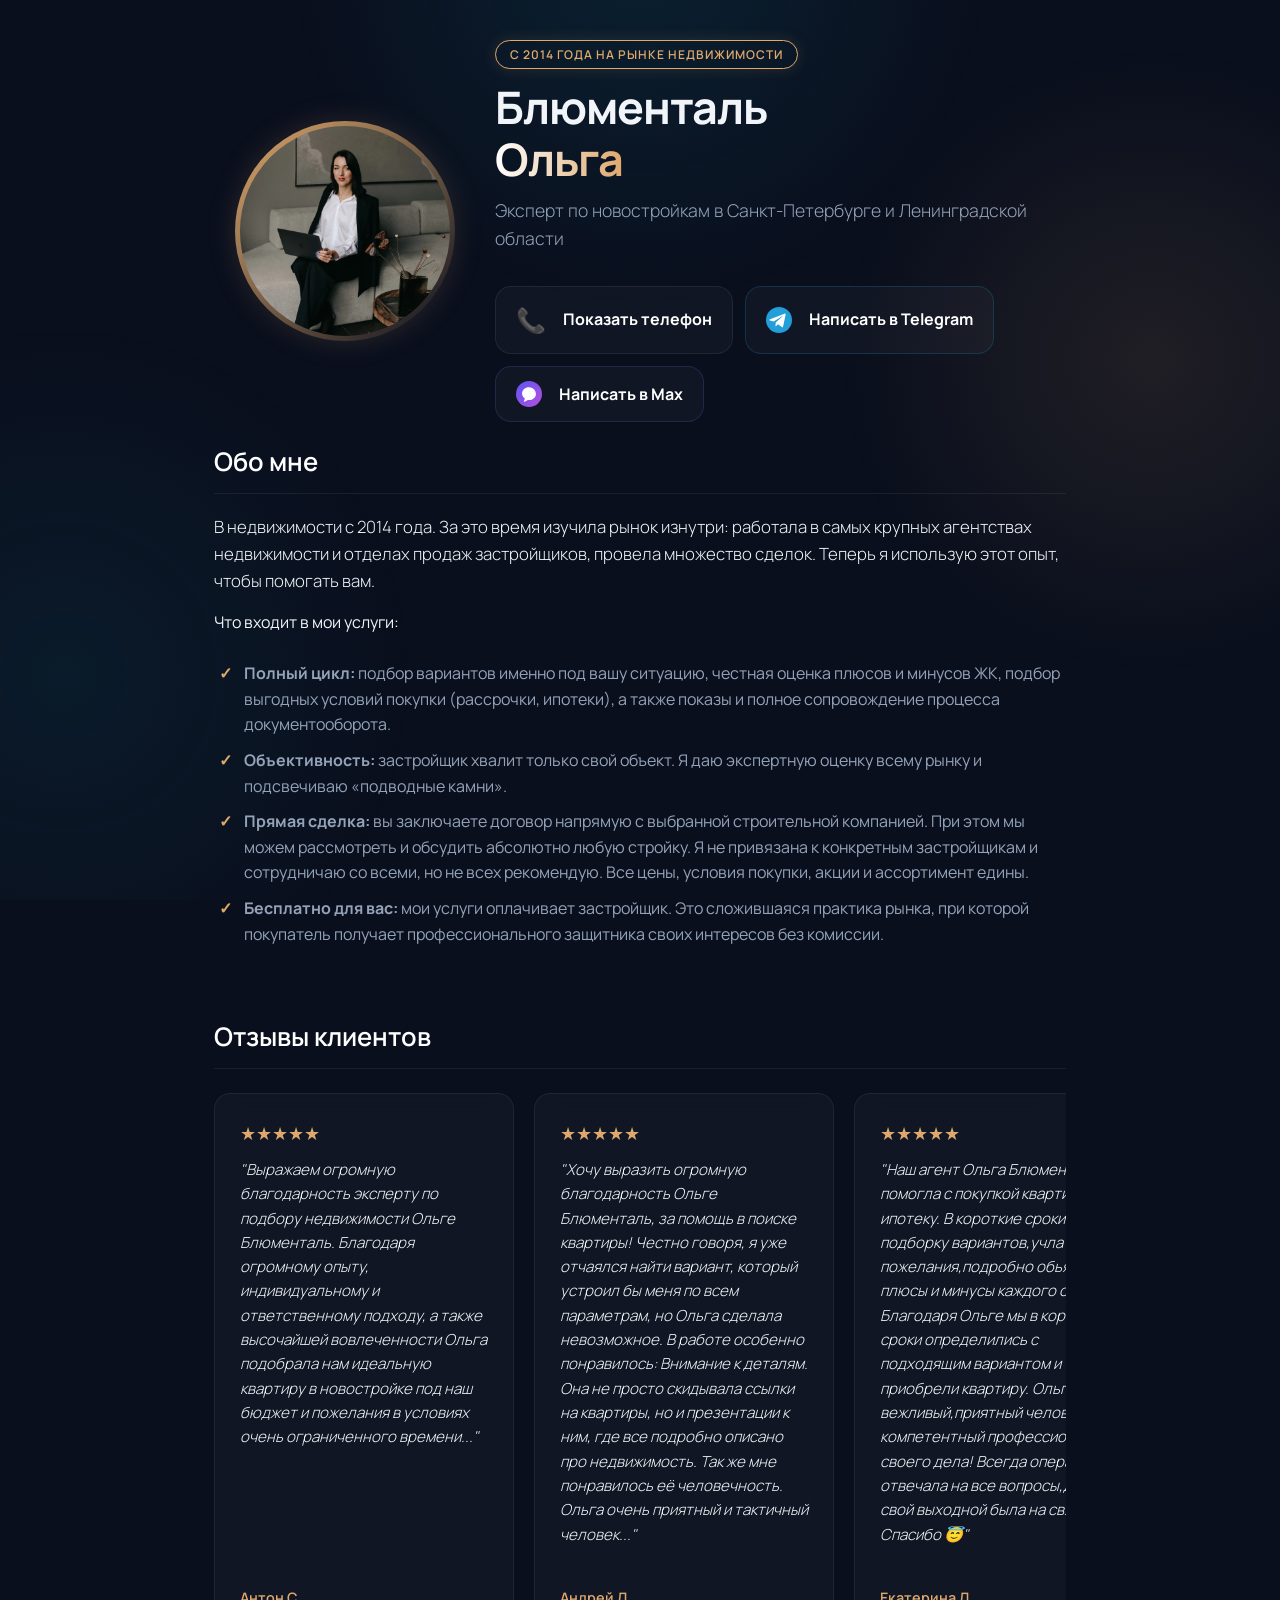
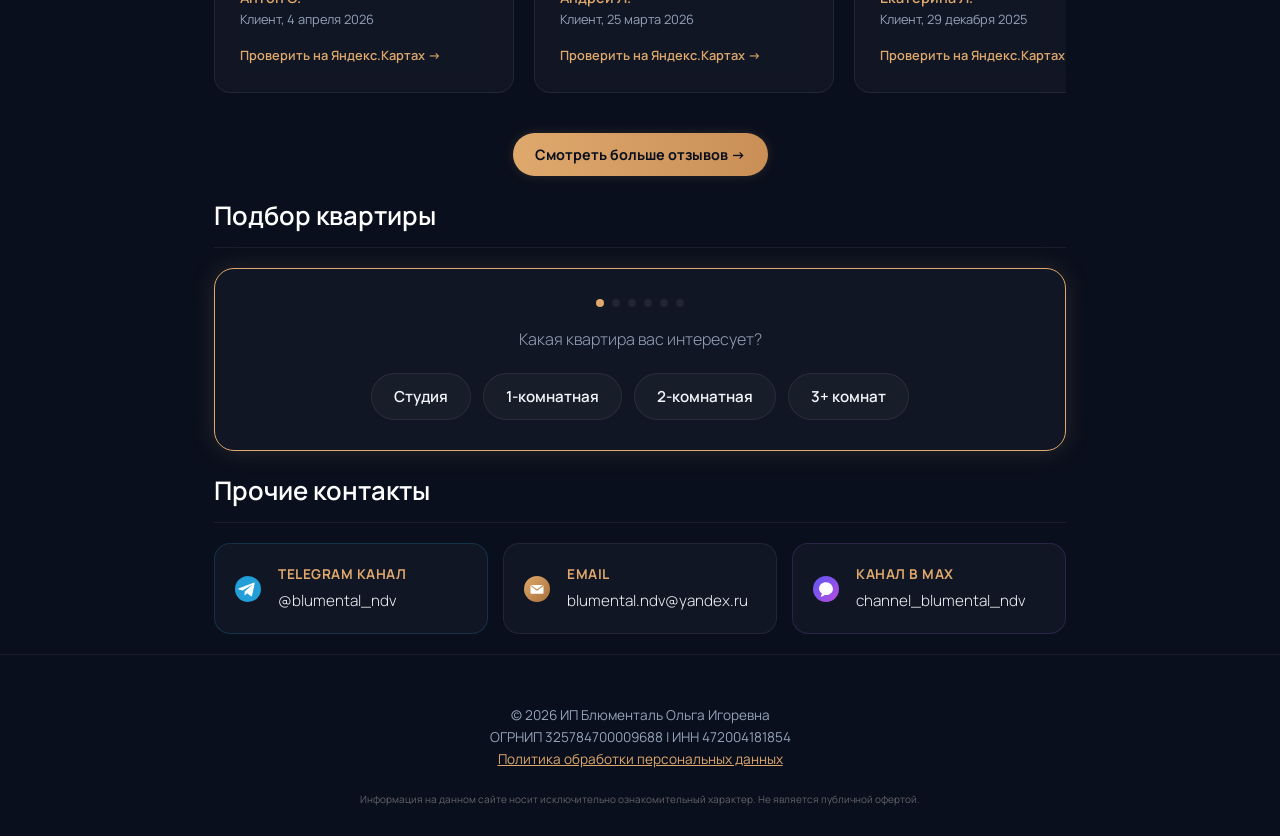
==== commit c0f3eedf: "изменения в кейсах, квизе, главной, стиле" ====
--- a/index.html
+++ b/index.html
@@ -96,6 +96,7 @@
     <main class="container">
         <!-- ОБО МНЕ -->
         <section class="section-block">
+            <div class="sticky-sentinel"></div>
             <h2 class="section-title">Обо мне</h2>
             <p class="about-desc">В недвижимости c 2014 года. За это время изучила рынок изнутри: работала в самых крупных агентствах недвижимости и отделах продаж застройщиков, провела множество сделок. Теперь я использую этот опыт, чтобы помогать вам.</p>
             <p>Что входит в мои услуги:</p>
@@ -112,6 +113,7 @@
 <!-- Блок «Отзывы обо мне» -->
 <section class="reviews-section">
     <div class="reviews-container">
+        <div class="sticky-sentinel"></div>
         <h2 class="reviews-title">Отзывы клиентов</h2>
         <div class="reviews-grid">
             <!-- Карточка отзыва 1 -->
@@ -315,6 +317,7 @@
     
         <!-- КЕЙСЫ КЛИЕНТОВ (временно скрыто — раздел ещё в работе, чтобы вернуть, раскомментируйте блок ниже)
         <section class="section-block">
+            <div class="sticky-sentinel"></div>
             <h2 class="section-title">Кейсы клиентов</h2>
             <p class="about-desc">Реальные примеры того, какие квартиры удалось подобрать клиентам: планировки, стоимость и условия ипотеки.</p>
             <p><a href="cases.html" class="review-link">Смотреть кейсы →</a></p>
@@ -323,6 +326,8 @@
 
         <!-- КВИЗ ПОДБОРА КВАРТИРЫ -->
         <section class="section-block">
+            <div class="sticky-sentinel"></div>
+            <h2 class="section-title">Подбор квартиры</h2>
             <div class="quiz-card" id="quiz-card">
 
                 <!-- Прогресс -->
@@ -330,11 +335,13 @@
                     <span class="quiz-dot active" data-dot="1"></span>
                     <span class="quiz-dot" data-dot="2"></span>
                     <span class="quiz-dot" data-dot="3"></span>
+                    <span class="quiz-dot" data-dot="4"></span>
+                    <span class="quiz-dot" data-dot="5"></span>
+                    <span class="quiz-dot" data-dot="6"></span>
                 </div>
 
                 <!-- Шаг 1 -->
                 <div class="quiz-step active" data-step="1">
-                    <h3 class="quiz-question">Подберём квартиру под ваш запрос?</h3>
                     <p class="quiz-subtitle">Какая квартира вас интересует?</p>
                     <div class="quiz-options">
                         <button type="button" class="quiz-option" data-field="rooms" data-value="Студия">Студия</button>
@@ -346,6 +353,28 @@
 
                 <!-- Шаг 2 -->
                 <div class="quiz-step" data-step="2">
+                    <p class="quiz-subtitle">Для чего рассматриваете покупку?</p>
+                    <div class="quiz-options">
+                        <button type="button" class="quiz-option" data-field="purpose" data-value="Для жизни">Для жизни</button>
+                        <button type="button" class="quiz-option" data-field="purpose" data-value="Для инвестиций">Для инвестиций</button>
+                        <button type="button" class="quiz-option" data-field="purpose" data-value="Пока присматриваюсь">Пока присматриваюсь</button>
+                    </div>
+                    <button type="button" class="quiz-back" data-back="1">← Назад</button>
+                </div>
+
+                <!-- Шаг 3 -->
+                <div class="quiz-step" data-step="3">
+                    <p class="quiz-subtitle">Нужна ли ипотека?</p>
+                    <div class="quiz-options">
+                        <button type="button" class="quiz-option" data-field="mortgage" data-value="Да, нужна ипотека">Да, нужна</button>
+                        <button type="button" class="quiz-option" data-field="mortgage" data-value="Нет, свои средства">Нет, свои средства</button>
+                        <button type="button" class="quiz-option" data-field="mortgage" data-value="Ещё не решил(а)">Ещё не решил(а)</button>
+                    </div>
+                    <button type="button" class="quiz-back" data-back="2">← Назад</button>
+                </div>
+
+                <!-- Шаг 4 -->
+                <div class="quiz-step" data-step="4">
                     <p class="quiz-subtitle">Какой бюджет рассматриваете?</p>
                     <div class="quiz-options">
                         <button type="button" class="quiz-option" data-field="budget" data-value="до 6 млн ₽">До 6 млн ₽</button>
@@ -353,11 +382,23 @@
                         <button type="button" class="quiz-option" data-field="budget" data-value="10–15 млн ₽">10–15 млн ₽</button>
                         <button type="button" class="quiz-option" data-field="budget" data-value="15+ млн ₽">15+ млн ₽</button>
                     </div>
-                    <button type="button" class="quiz-back" data-back="1">← Назад</button>
-                </div>
-
-                <!-- Шаг 3 — контакты -->
-                <div class="quiz-step" data-step="3">
+                    <button type="button" class="quiz-back" data-back="3">← Назад</button>
+                </div>
+
+                <!-- Шаг 5 -->
+                <div class="quiz-step" data-step="5">
+                    <p class="quiz-subtitle">В какие сроки нужно получить ключи?</p>
+                    <div class="quiz-options">
+                        <button type="button" class="quiz-option" data-field="timeline" data-value="Уже сейчас, готовая квартира">Уже сейчас</button>
+                        <button type="button" class="quiz-option" data-field="timeline" data-value="В течение года">В течение года</button>
+                        <button type="button" class="quiz-option" data-field="timeline" data-value="1–2 года">1–2 года</button>
+                        <button type="button" class="quiz-option" data-field="timeline" data-value="Сроки не важны">Сроки не важны</button>
+                    </div>
+                    <button type="button" class="quiz-back" data-back="4">← Назад</button>
+                </div>
+
+                <!-- Шаг 6 — контакты -->
+                <div class="quiz-step" data-step="6">
                     <p class="quiz-subtitle">Куда прислать подборку? Оставьте контакт — я свяжусь в течение дня</p>
 
                     <div class="quiz-channel-select">
@@ -393,7 +434,7 @@
                         <button type="submit" class="quiz-submit">Получить подборку →</button>
                     </form>
                     <p class="quiz-fineprint" id="quiz-fineprint">Нажимая кнопку, вы даёте <a href="privacy.html" target="_blank">согласие на обработку персональных данных</a>. Сообщение откроется в Telegram — ничего никуда автоматически не отправляется без вашего подтверждения.</p>
-                    <button type="button" class="quiz-back" data-back="2">← Назад</button>
+                    <button type="button" class="quiz-back" data-back="5">← Назад</button>
                 </div>
 
             </div>
@@ -401,6 +442,7 @@
 
         <!-- КОНТАКТЫ -->
         <section class="section-block">
+            <div class="sticky-sentinel"></div>
             <h2 class="section-title">Прочие контакты</h2>
             <div class="contacts-nav">
               
@@ -478,6 +520,7 @@
 
 <script src="phone.js"></script>
 <script src="quiz.js"></script>
+<script src="sticky-headers.js"></script>
 
 </body>
 </html>
--- a/style.css
+++ b/style.css
@@ -121,32 +121,12 @@
 }
 
 .section-title {
-    position: sticky;
-    top: 0;
-    z-index: 20;
     font-size: 1.6rem;
     font-weight: 600;
     margin-bottom: 20px;
-    padding-top: 10px;
     padding-bottom: 10px;
     color: #ffffff;
     border-bottom: 1px solid var(--card-border);
-}
-
-.section-title::before {
-    content: "";
-    position: absolute;
-    top: -20px;
-    left: 50%;
-    margin-left: -50vw;
-    width: 100vw;
-    height: calc(100% + 40px);
-    background: rgba(10, 15, 29, 0.7);
-    backdrop-filter: blur(14px);
-    -webkit-backdrop-filter: blur(14px);
-    -webkit-mask-image: linear-gradient(to bottom, transparent 0%, black 25%, black 75%, transparent 100%);
-    mask-image: linear-gradient(to bottom, transparent 0%, black 25%, black 75%, transparent 100%);
-    z-index: -1;
 }
 
 .about-desc {
@@ -333,6 +313,37 @@
     .yandex-form-container iframe { 
         height: 515px; 
     }
+    .sticky-sentinel {
+        height: 1px;
+    }
+    .section-title,
+    .reviews-title {
+        position: sticky;
+        top: 0;
+        z-index: 20;
+        width: 100vw;
+        margin-left: -24px;
+        padding-left: 24px;
+        padding-right: 24px;
+        padding-top: 10px;
+        border-top: 1px solid transparent;
+        transition: border-top-color 0.15s ease;
+    }
+    /* Фон подключается JS-ом только когда заголовок реально прилип к верху экрана —
+       в этот момент его позиция на экране всегда одна и та же (y=0), поэтому можно
+       точно взять "верхний срез" того же узора свечения без fixed-attachment трюков */
+    .section-title.title-stuck,
+    .reviews-title.title-stuck {
+        background:
+            radial-gradient(circle 500px at 50% -5%, rgba(14, 116, 144, 0.18), transparent 70%),
+            radial-gradient(circle 450px at 90% 40%, rgba(223, 168, 108, 0.10), transparent 70%),
+            radial-gradient(circle 500px at 5% 75%, rgba(14, 116, 144, 0.12), transparent 70%),
+            var(--bg-dark);
+        background-size: 100vw 100vh;
+        background-position: 0 0;
+        background-repeat: no-repeat;
+        border-top-color: var(--card-border);
+    }
 }
 
 /* Блок отзывов */
@@ -346,32 +357,12 @@
 }
 
 .reviews-title {
-    position: sticky;
-    top: 0;
-    z-index: 20;
     color: #ffffff;
     font-size: 1.6rem;
     font-weight: 600;
     margin-bottom: 20px;
-    padding-top: 10px;
     padding-bottom: 10px;
     border-bottom: 1px solid var(--card-border);
-}
-
-.reviews-title::before {
-    content: "";
-    position: absolute;
-    top: -20px;
-    left: 50%;
-    margin-left: -50vw;
-    width: 100vw;
-    height: calc(100% + 40px);
-    background: rgba(10, 15, 29, 0.7);
-    backdrop-filter: blur(14px);
-    -webkit-backdrop-filter: blur(14px);
-    -webkit-mask-image: linear-gradient(to bottom, transparent 0%, black 25%, black 75%, transparent 100%);
-    mask-image: linear-gradient(to bottom, transparent 0%, black 25%, black 75%, transparent 100%);
-    z-index: -1;
 }
 
 .reviews-subtitle {
@@ -524,9 +515,14 @@
     position: sticky;
     top: 0;
     z-index: 50;
-    background: rgba(10, 15, 29, 0.85);
-    backdrop-filter: blur(10px);
-    -webkit-backdrop-filter: blur(10px);
+    background:
+        radial-gradient(circle 500px at 50% -5%, rgba(14, 116, 144, 0.18), transparent 70%),
+        radial-gradient(circle 450px at 90% 40%, rgba(223, 168, 108, 0.10), transparent 70%),
+        radial-gradient(circle 500px at 5% 75%, rgba(14, 116, 144, 0.12), transparent 70%),
+        var(--bg-dark);
+    background-size: 100vw 100vh;
+    background-position: 0 0;
+    background-repeat: no-repeat;
     border-bottom: 1px solid var(--card-border);
     padding: 12px 24px;
 }
@@ -989,13 +985,6 @@
 
 .quiz-step.active {
     display: block;
-}
-
-.quiz-question {
-    font-size: 1.3rem;
-    font-weight: 600;
-    color: #ffffff;
-    margin-bottom: 12px;
 }
 
 .quiz-subtitle {
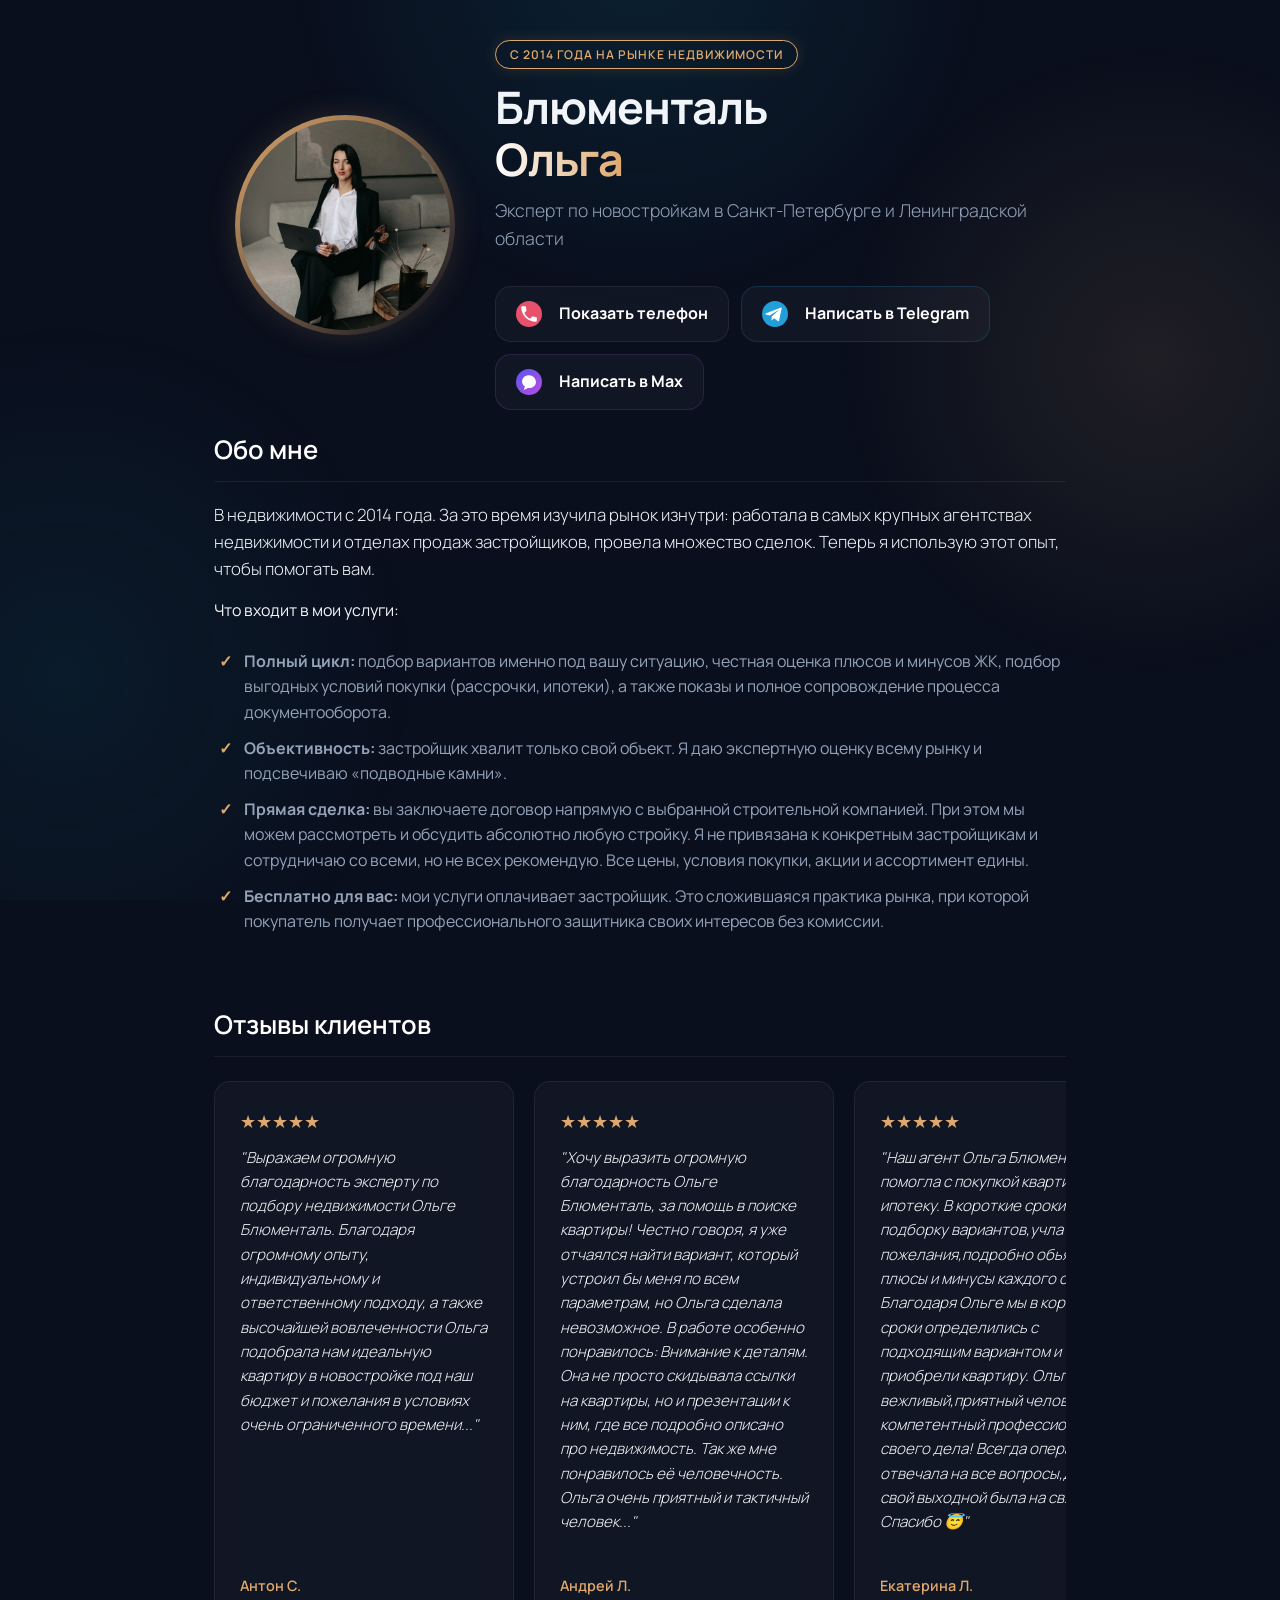
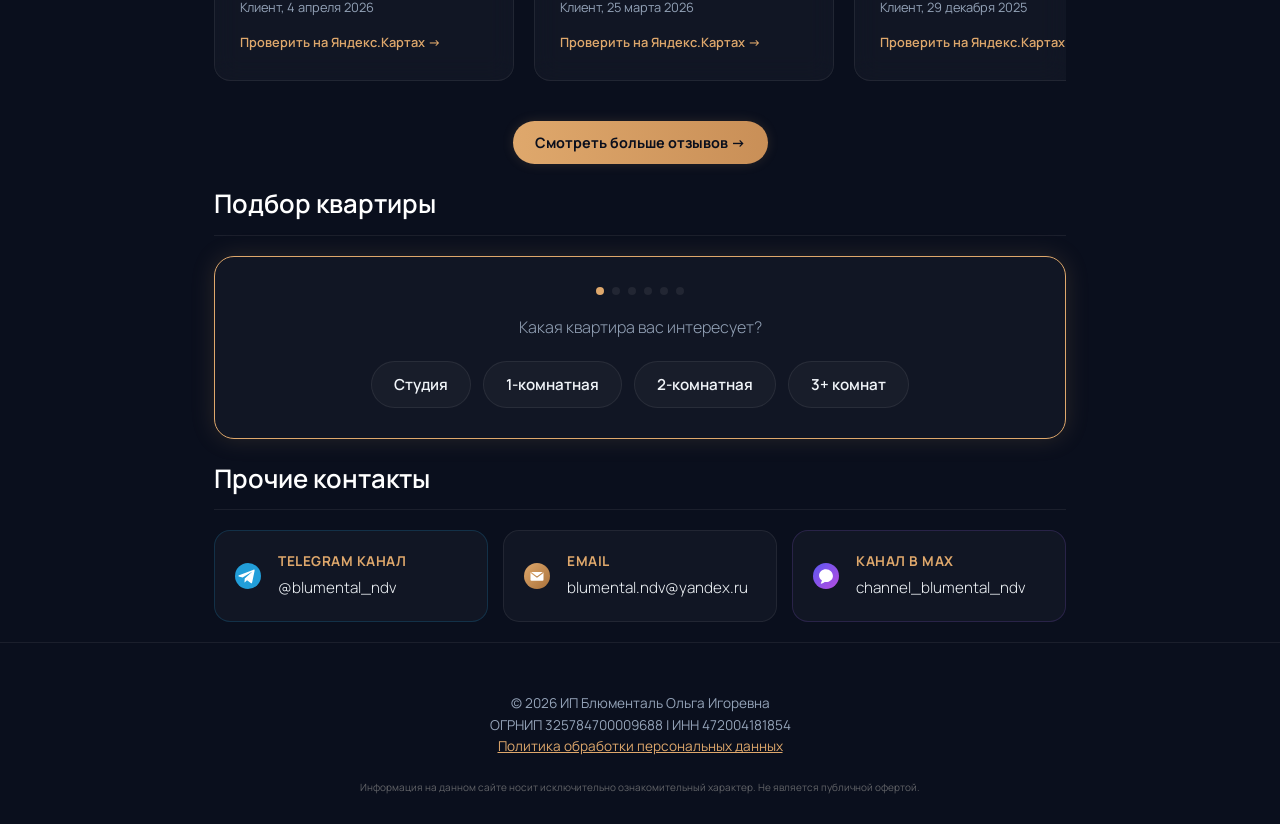
==== commit 89ffc1df: "Add files via upload" ====
--- a/index.html
+++ b/index.html
@@ -55,7 +55,14 @@
                 <br> 
                 <div class="hero-actions">
                     <div id="phone-container" class="nav-item phone-block">
-                        <span class="icon">📞</span>
+                        <span class="icon icon-svg">
+                            <svg viewBox="0 0 240 240" width="26" height="26" aria-hidden="true">
+                                <circle cx="120" cy="120" r="120" fill="#E8506B"/>
+                                <g transform="translate(24,24) scale(8)">
+                                    <path fill="#ffffff" d="M6.62,10.79c1.44,2.83,3.76,5.14,6.59,6.59l2.2-2.2c0.27-0.27,0.67-0.36,1.02-0.24c1.12,0.37,2.33,0.57,3.57,0.57 c0.55,0,1,0.45,1,1V20c0,0.55-0.45,1-1,1c-9.39,0-17-7.61-17-17c0-0.55,0.45-1,1-1h3.5c0.55,0,1,0.45,1,1 c0,1.25,0.2,2.45,0.57,3.57c0.11,0.35,0.03,0.74-0.25,1.02L6.62,10.79z"/>
+                                </g>
+                            </svg>
+                        </span>
                         <div class="nav-text">
                             <button type="button" id="phone-btn" class="phone-link action-text">Показать телефон</button>
                         </div>
--- a/style.css
+++ b/style.css
@@ -285,7 +285,7 @@
         flex-direction: column; /* Фото встанет над текстом по центру */
         text-align: center;
         gap: 20px;
-
+        
     }
     .hero h1 { 
         font-size: 2.2rem; 
@@ -325,13 +325,24 @@
         margin-left: -24px;
         padding-left: 24px;
         padding-right: 24px;
+
+/* Фон точнее подгоняется JS-ом, когда заголовок реально прилип к верху экрана —
+       в этот момент его позиция на экране всегда одна и та же (y=0), поэтому можно
+       точно взять "верхний срез" того же узора свечения без fixed-attachment трюков.
+       Если JS не отработает по какой-то причине — останется запасной сплошной фон выше. */
+
+
+
+
+
         padding-top: 10px;
         border-top: 1px solid transparent;
         transition: border-top-color 0.15s ease;
     }
-    /* Фон подключается JS-ом только когда заголовок реально прилип к верху экрана —
+    /* Фон точнее подгоняется JS-ом, когда заголовок реально прилип к верху экрана —
        в этот момент его позиция на экране всегда одна и та же (y=0), поэтому можно
-       точно взять "верхний срез" того же узора свечения без fixed-attachment трюков */
+       точно взять "верхний срез" того же узора свечения без fixed-attachment трюков.
+       Если JS не отработает по какой-то причине — останется запасной сплошной фон выше. */
     .section-title.title-stuck,
     .reviews-title.title-stuck {
         background:
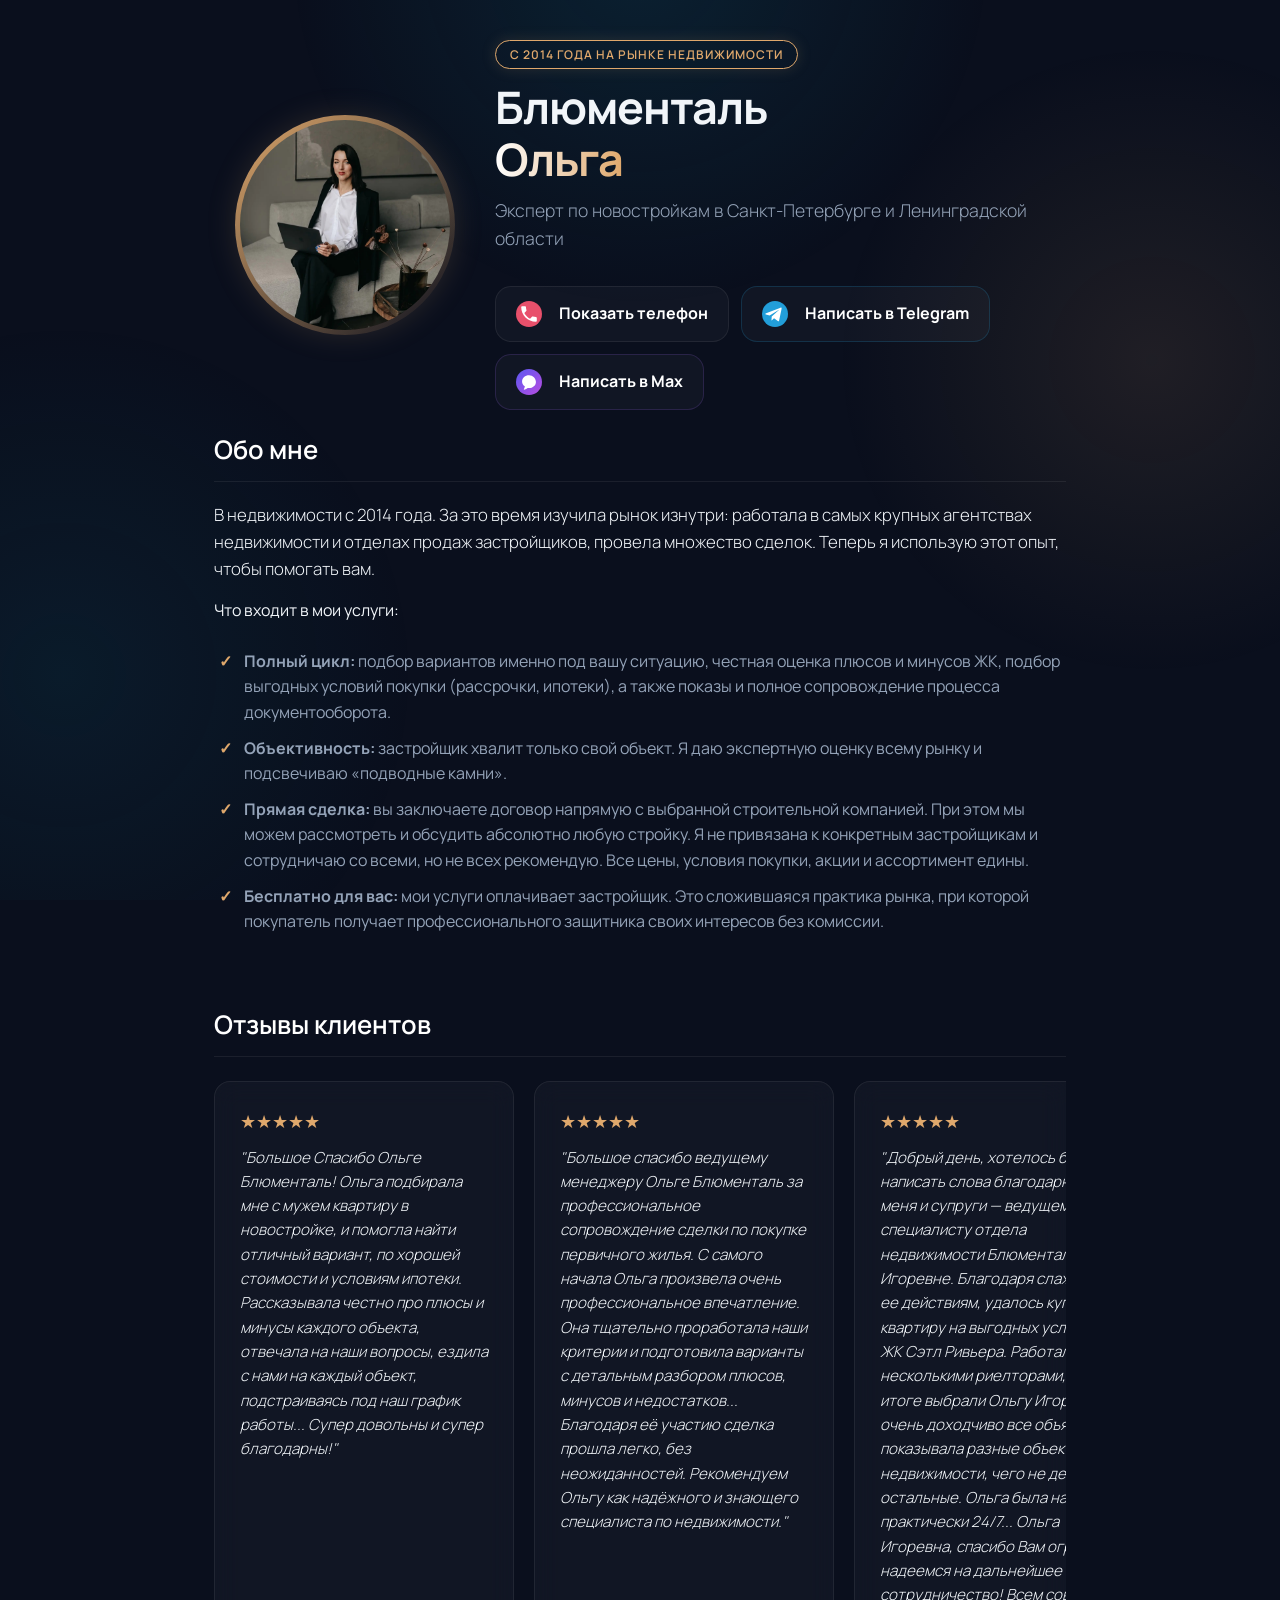
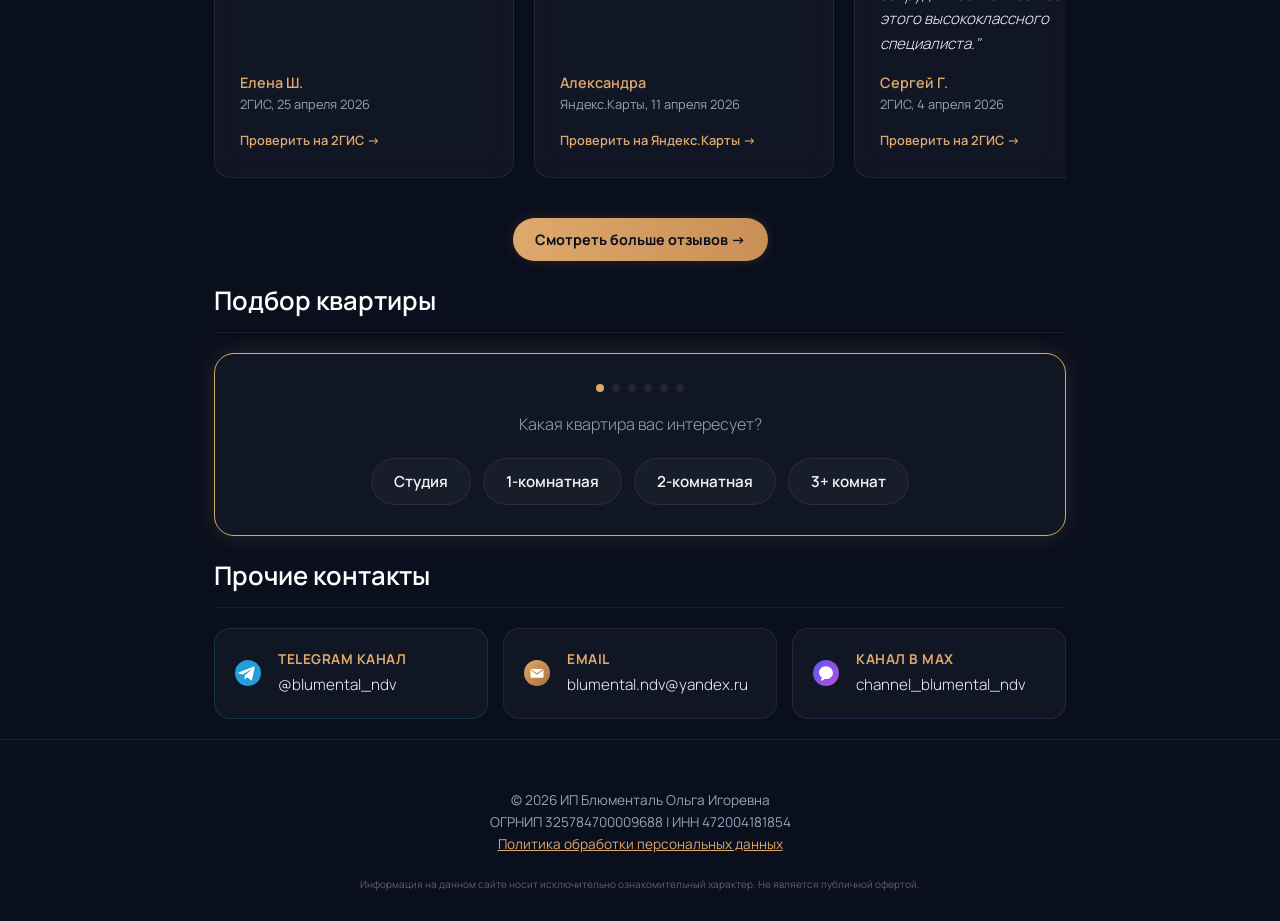
==== commit 729568e3: "Remove unused Supabase client from homepage" ====
--- a/index.html
+++ b/index.html
@@ -529,5 +529,7 @@
 <script src="quiz.js"></script>
 <script src="sticky-headers.js"></script>
 
+<script src="reviews.js"></script>
+
 </body>
 </html>
--- a/style.css
+++ b/style.css
@@ -1217,3 +1217,53 @@
     margin-left: 8px; /* Отступ между трубкой и номером */
 }
 
+
+
+/* Навигация по годам на странице всех отзывов */
+.reviews-year-nav {
+    display: flex;
+    flex-wrap: wrap;
+    justify-content: center;
+    gap: 10px;
+    padding: 18px 0 8px;
+}
+
+.reviews-year-link {
+    display: inline-flex;
+    align-items: center;
+    justify-content: center;
+    min-width: 64px;
+    padding: 9px 16px;
+    border: 1px solid var(--card-border);
+    border-radius: 999px;
+    color: var(--text-muted);
+    text-decoration: none;
+    font-size: 0.9rem;
+    font-weight: 600;
+    transition: color 0.2s ease, background 0.2s ease, border-color 0.2s ease;
+}
+
+.reviews-year-link:hover,
+.reviews-year-link.active {
+    color: #ffffff;
+    border-color: var(--gold);
+    background: rgba(223, 168, 108, 0.14);
+}
+
+.all-reviews-grid .review-card[hidden] {
+    display: none;
+}
+
+@media (max-width: 600px) {
+    .reviews-year-nav {
+        gap: 7px;
+        padding-top: 14px;
+    }
+    .reviews-year-link {
+        min-width: 58px;
+        padding: 8px 12px;
+        font-size: 0.85rem;
+    }
+}
+
+
